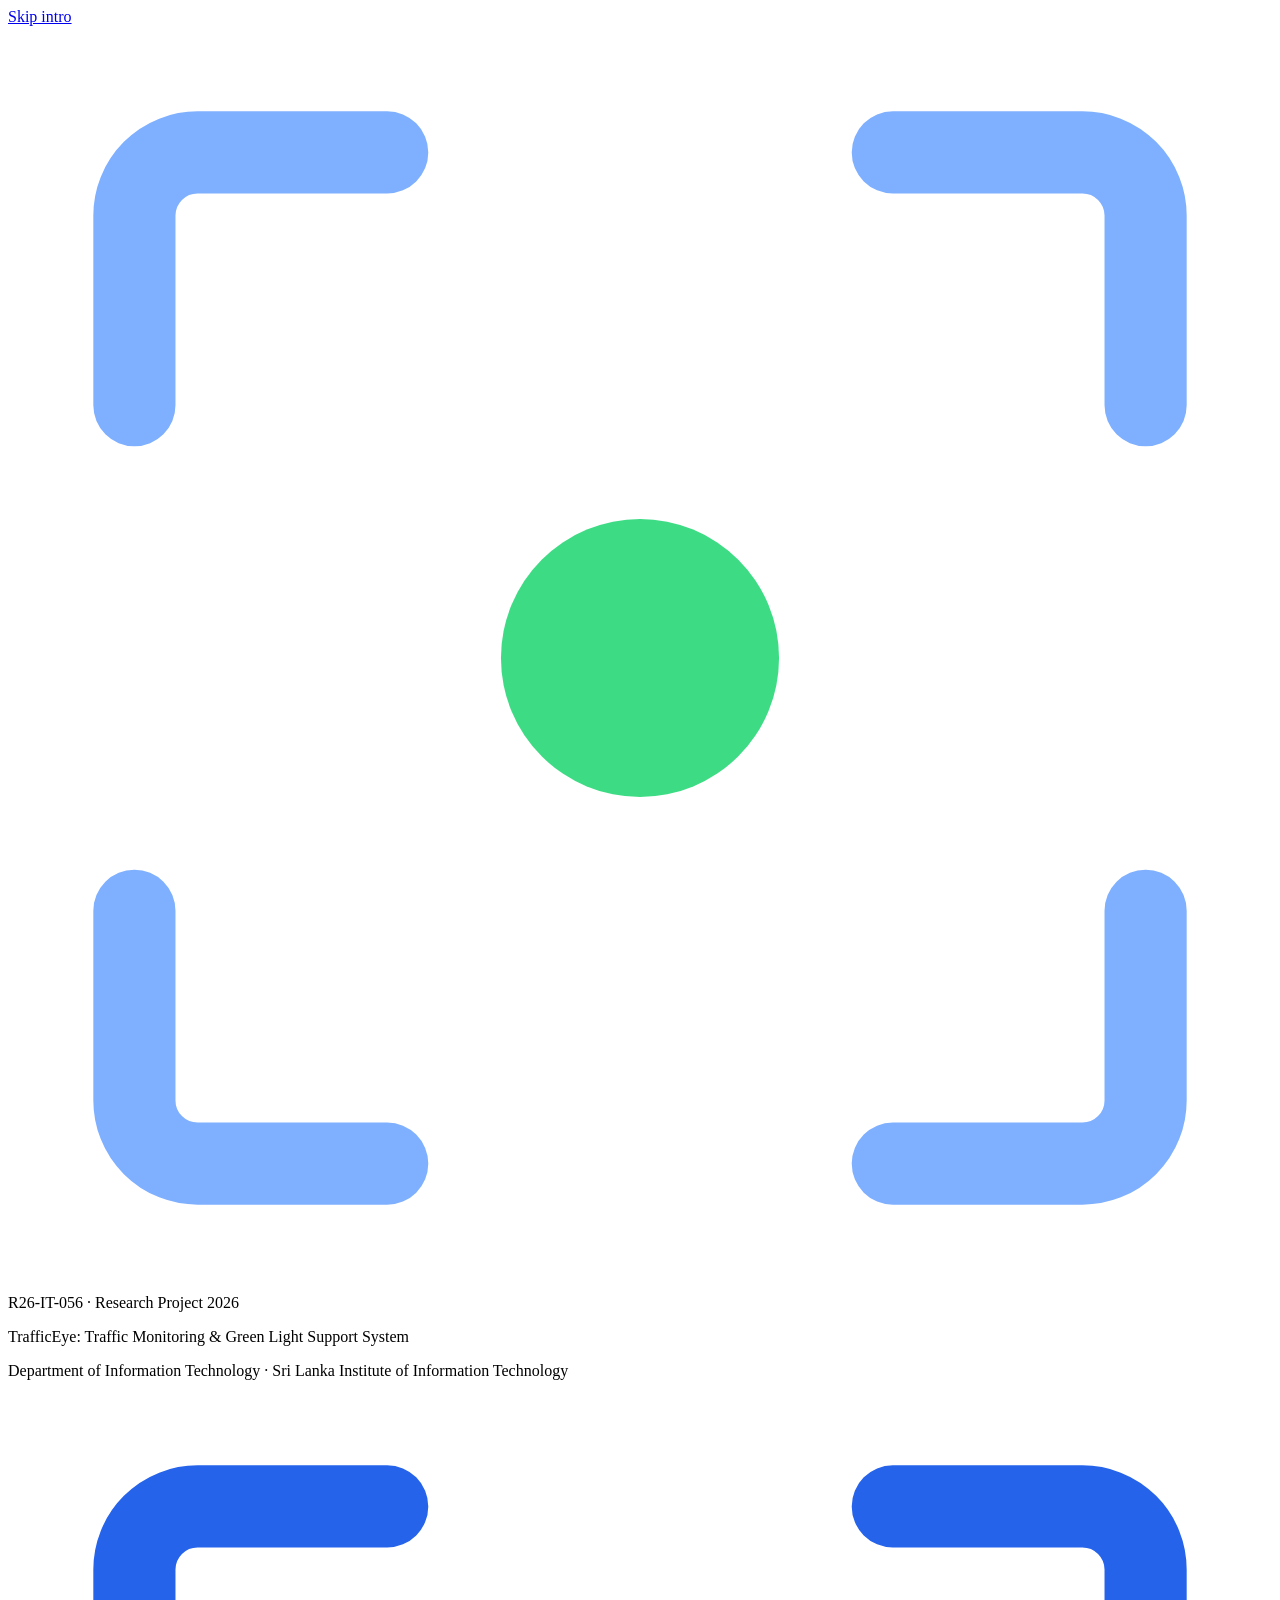
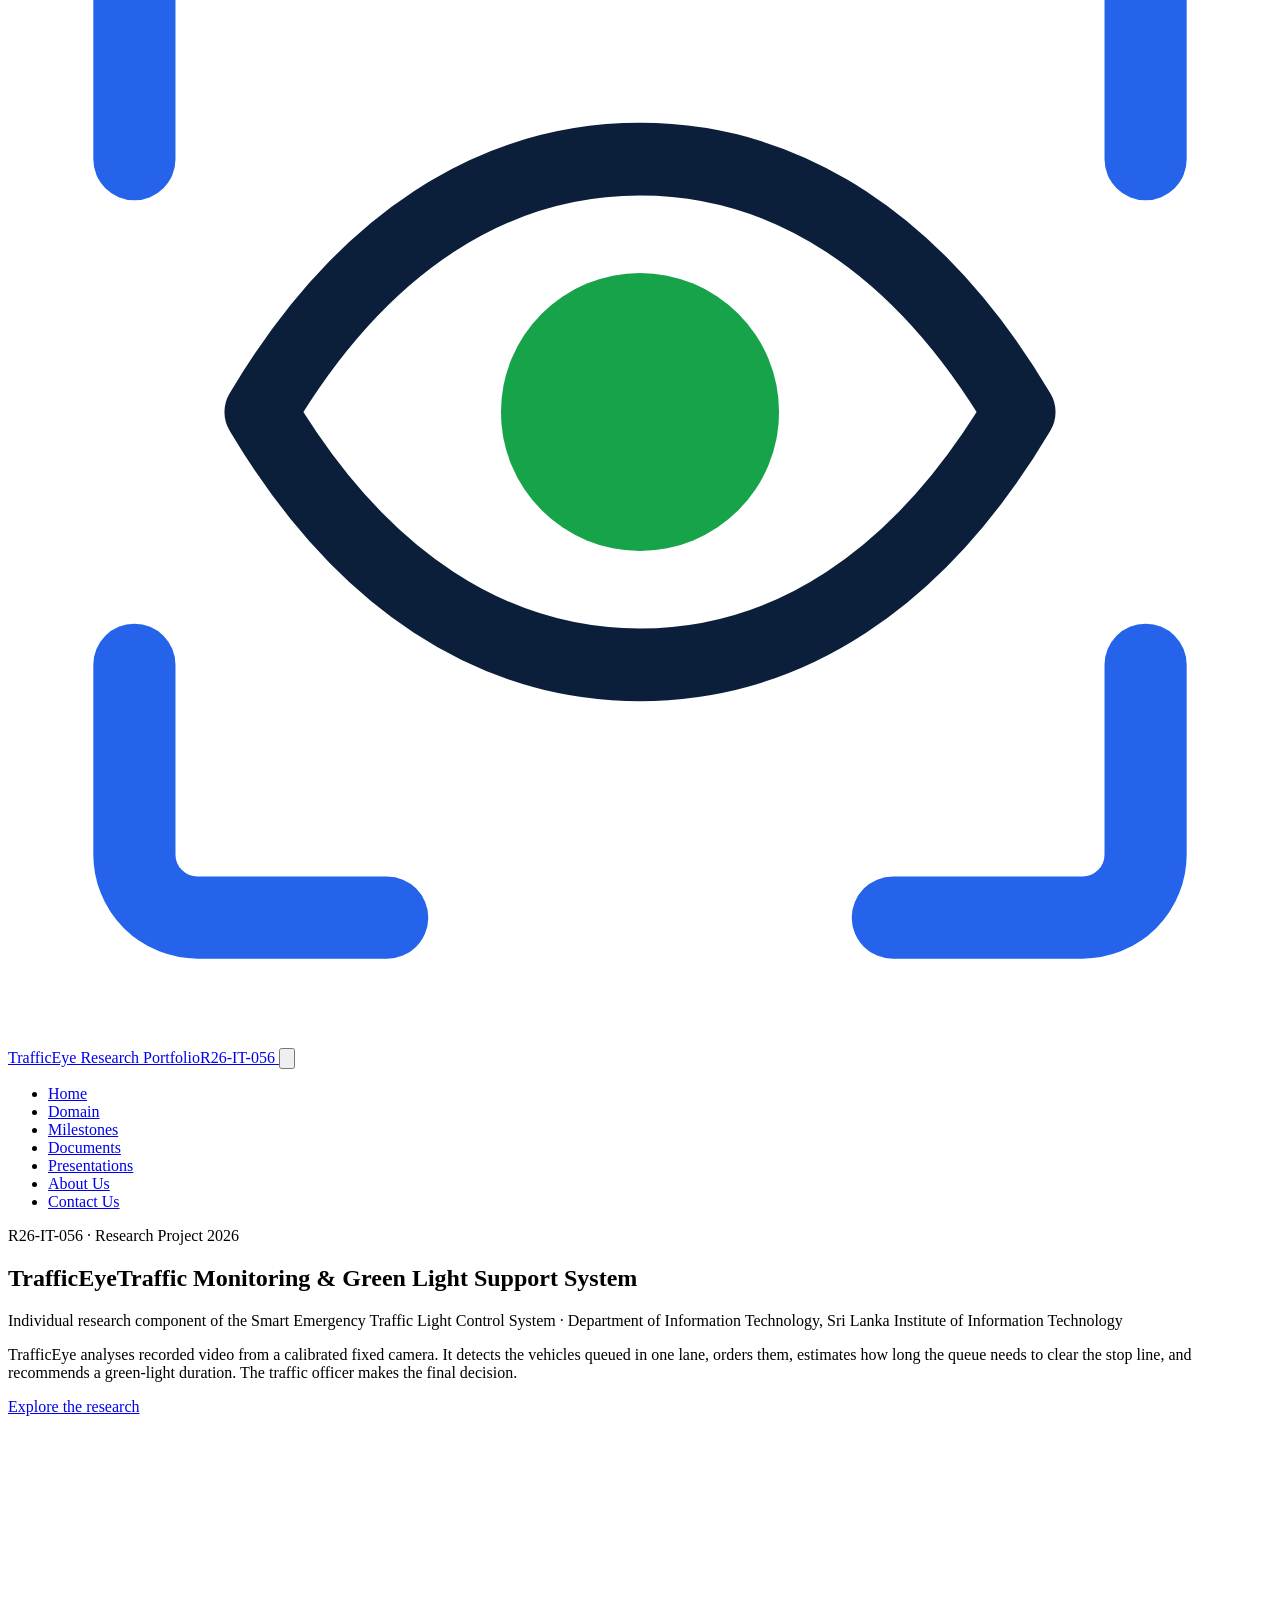
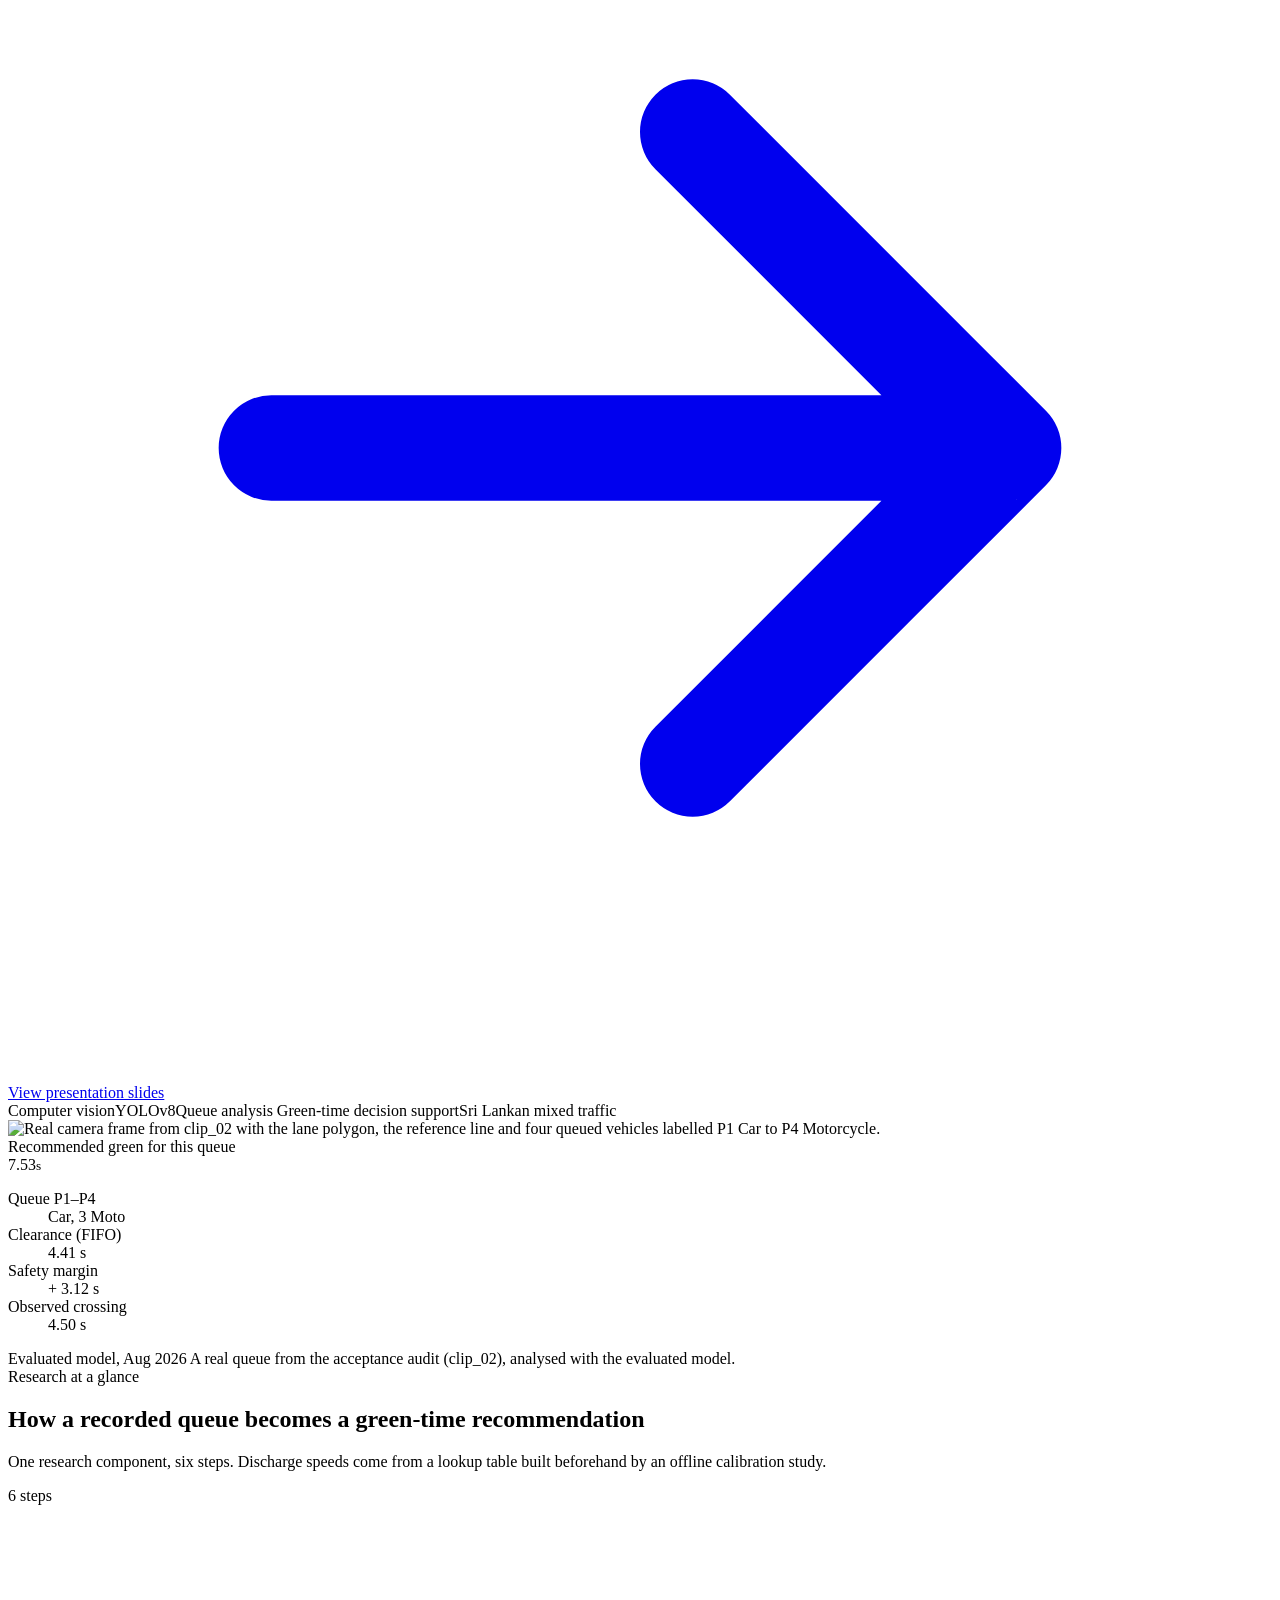
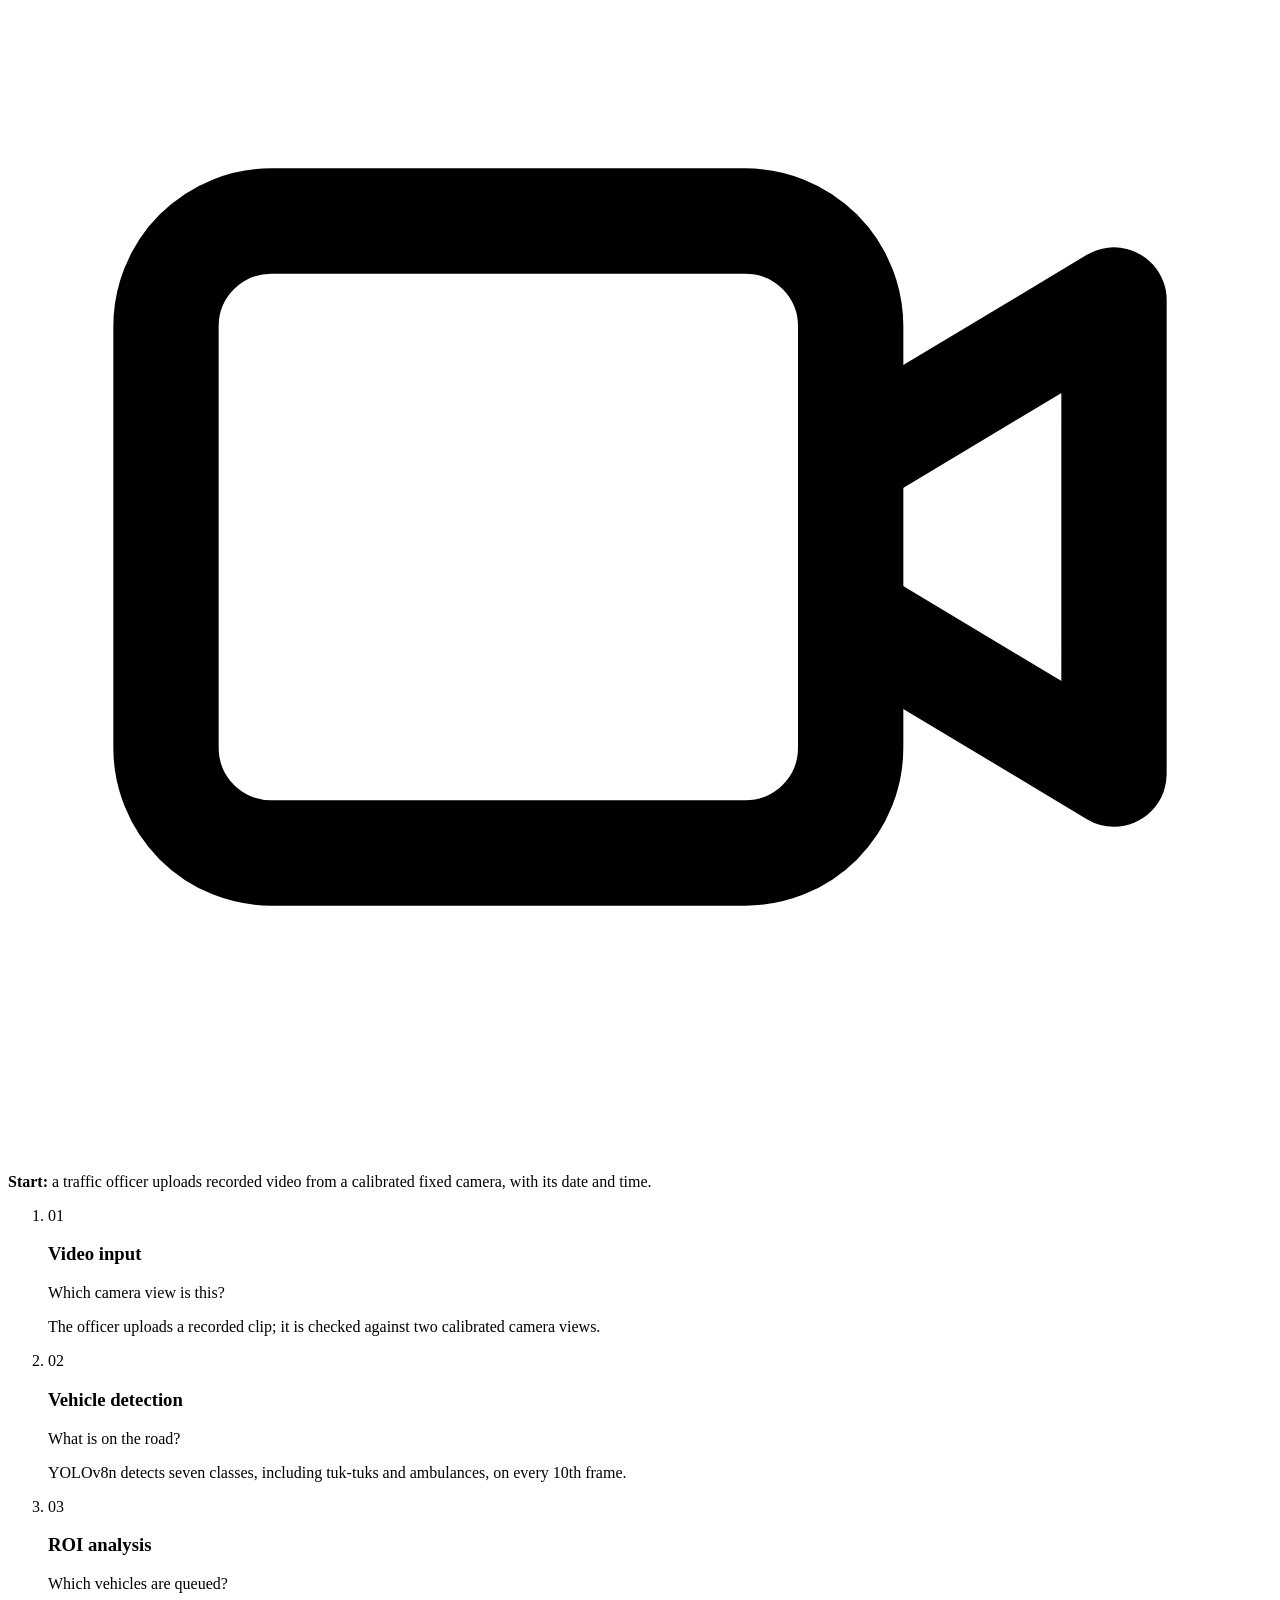
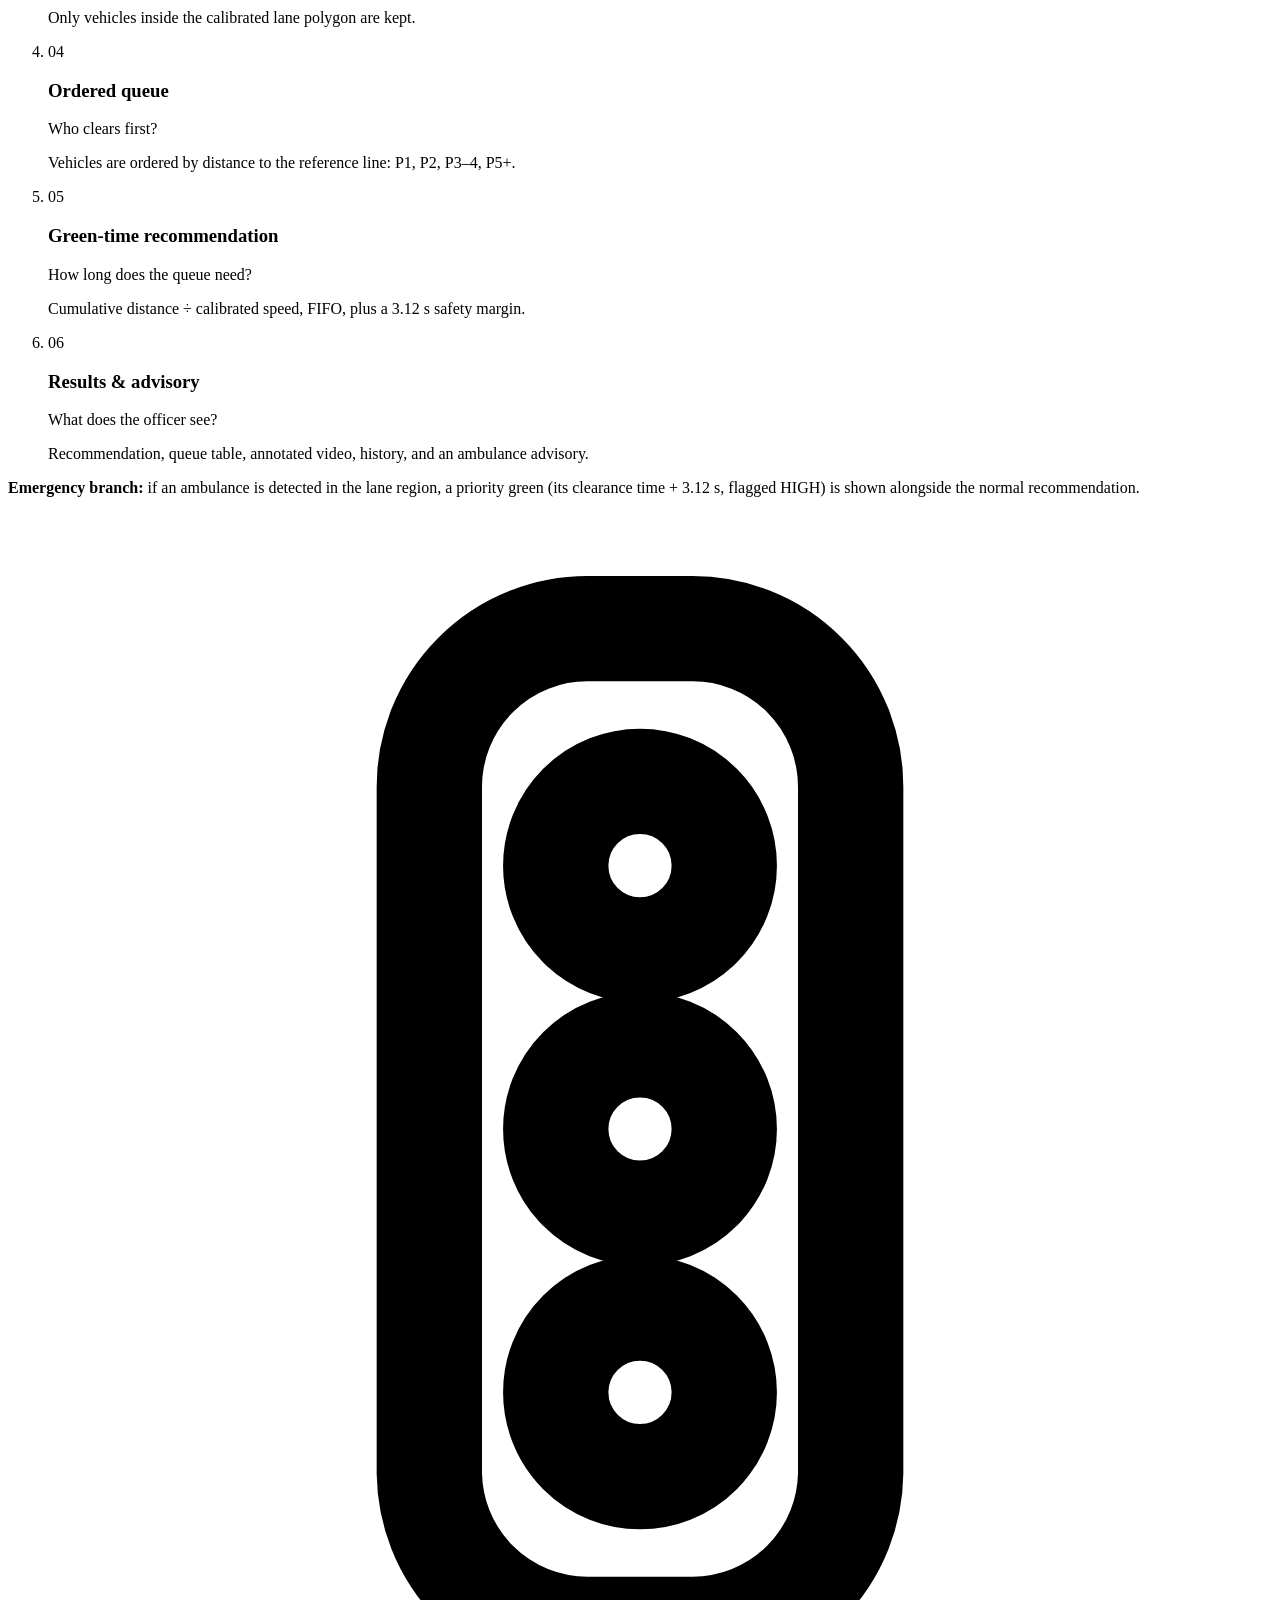
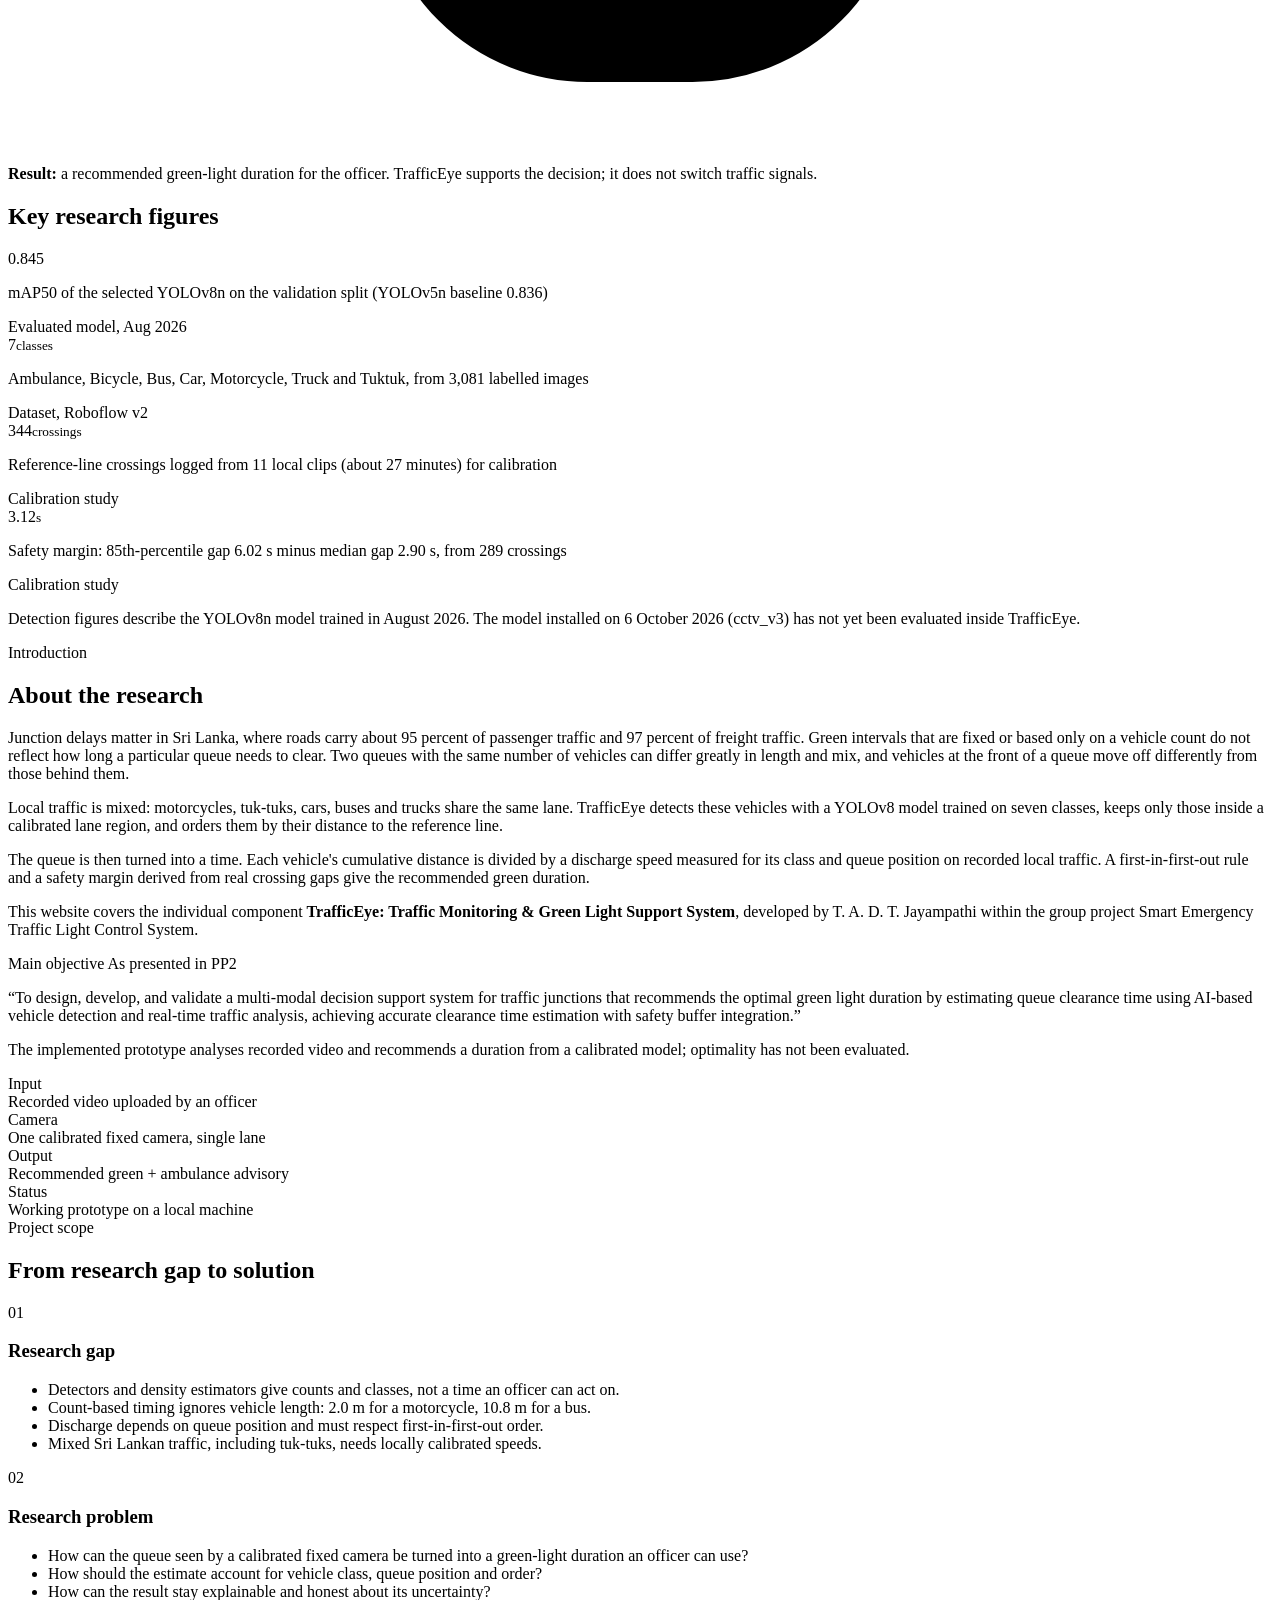
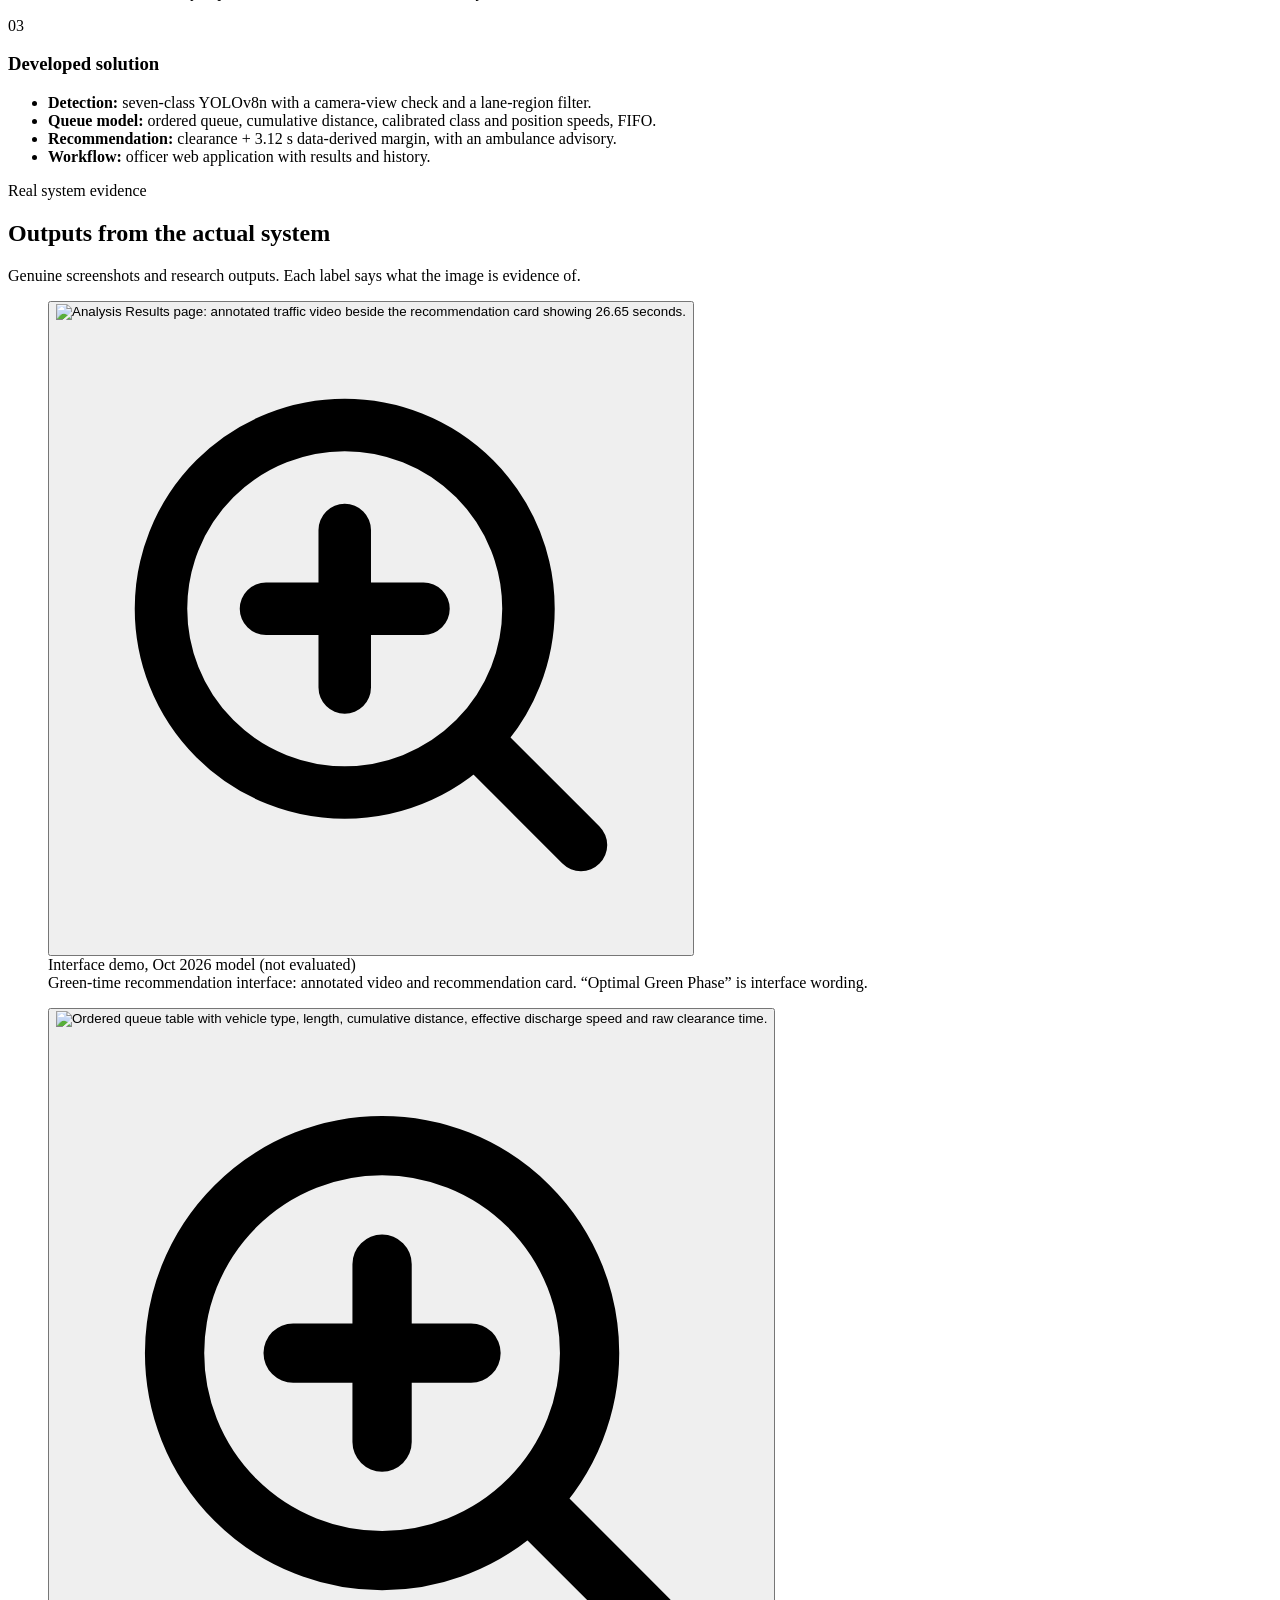
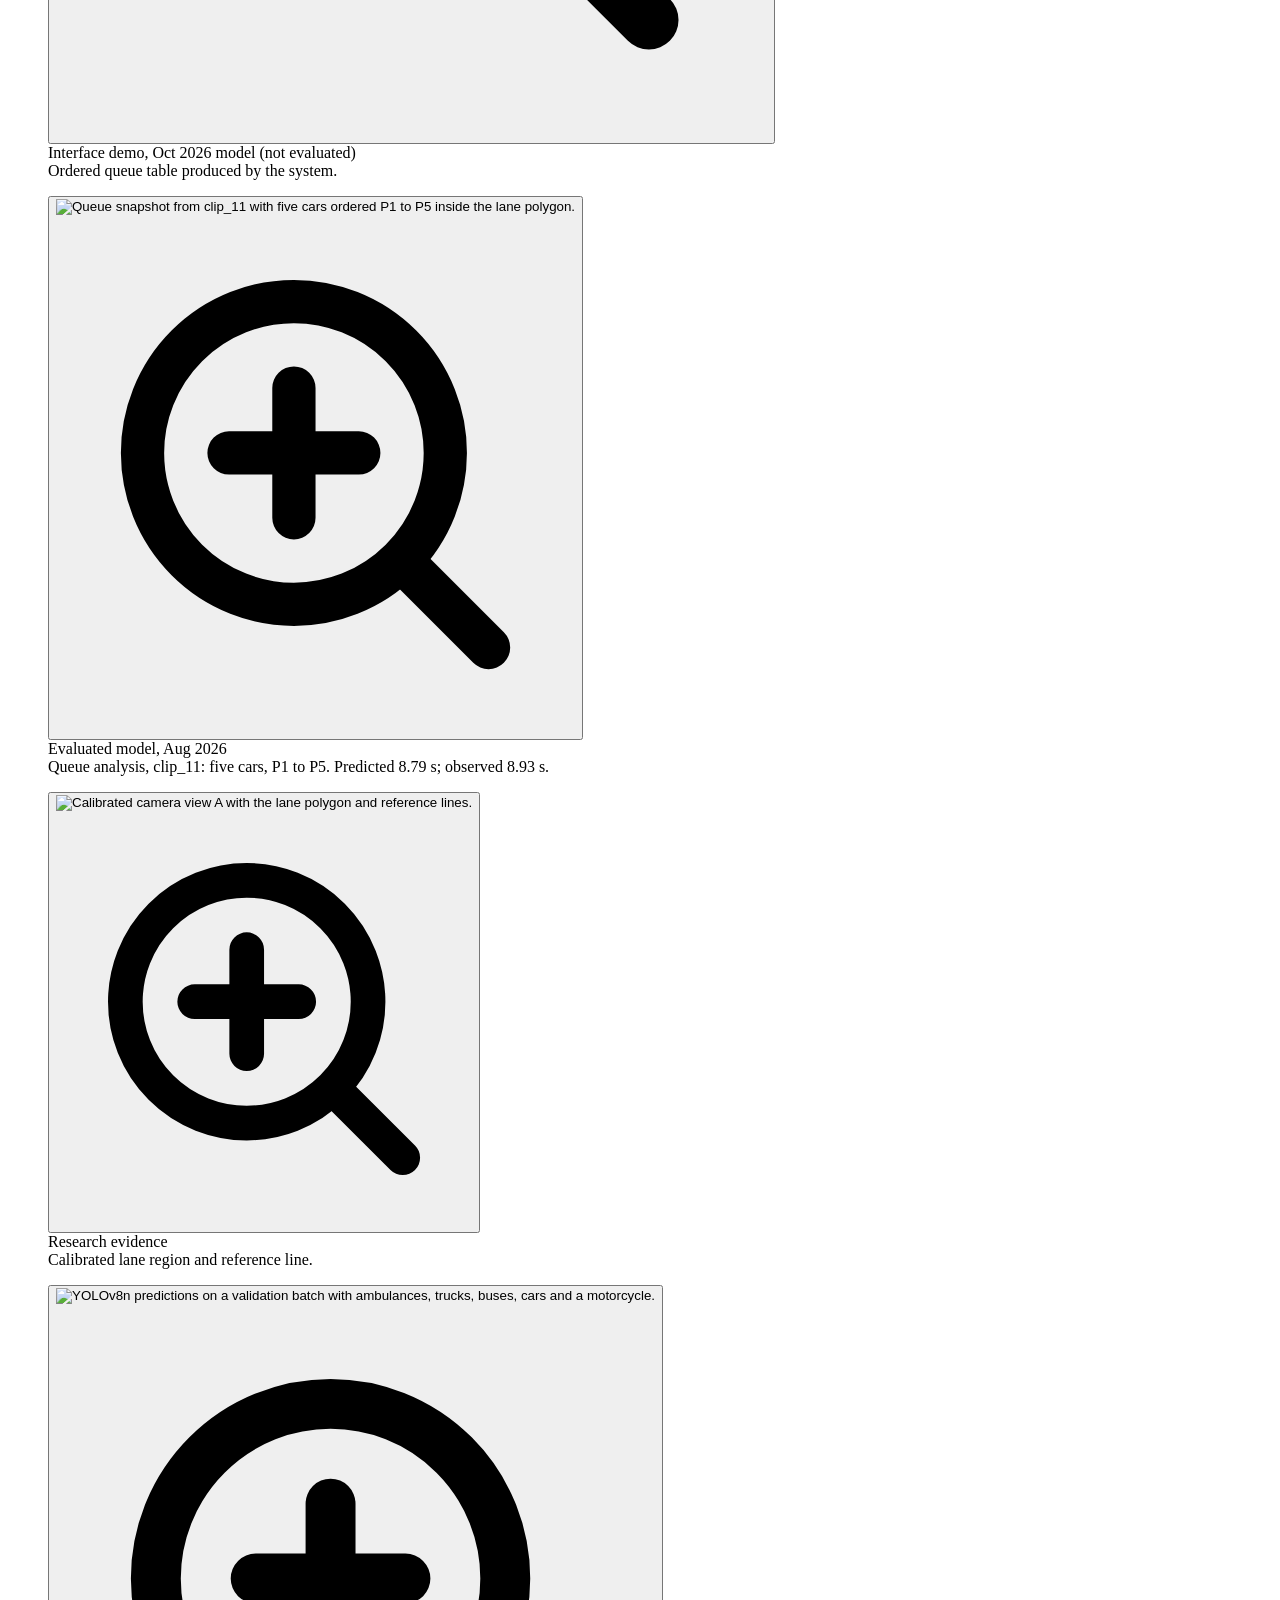
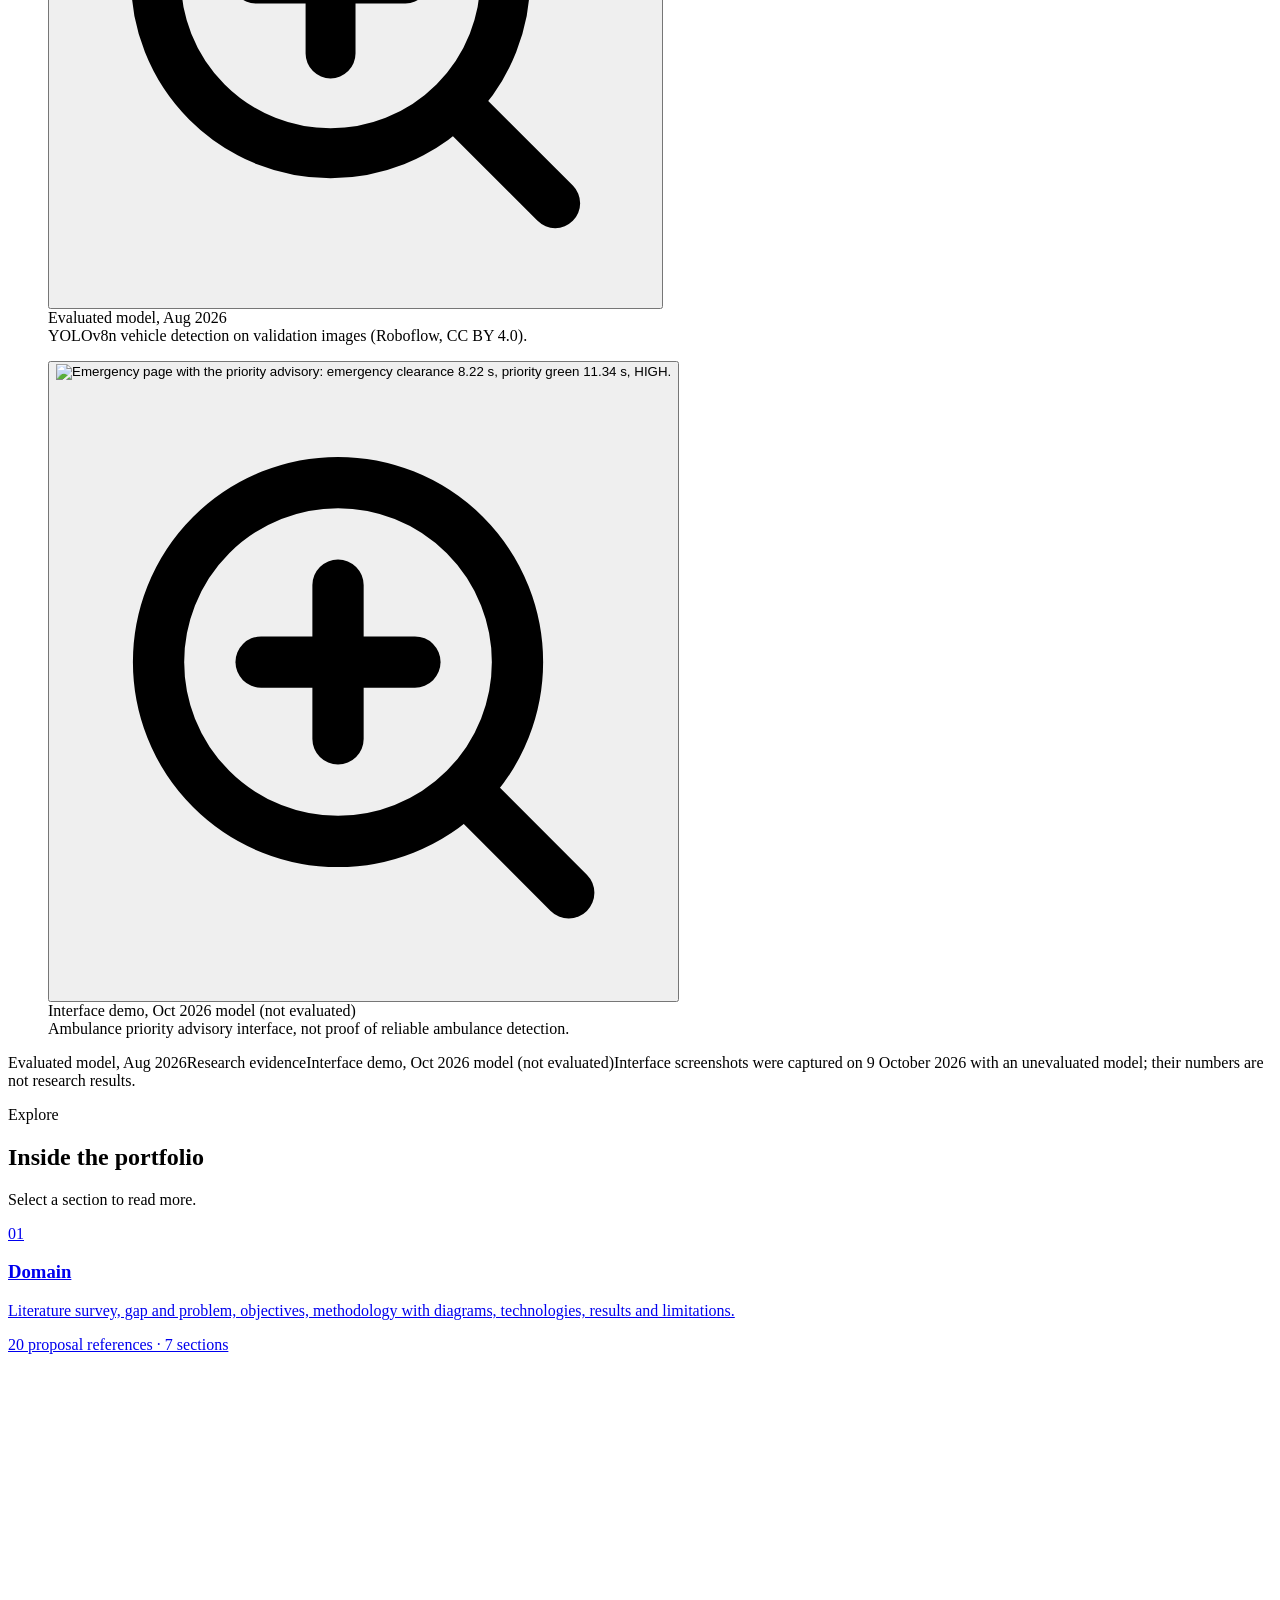
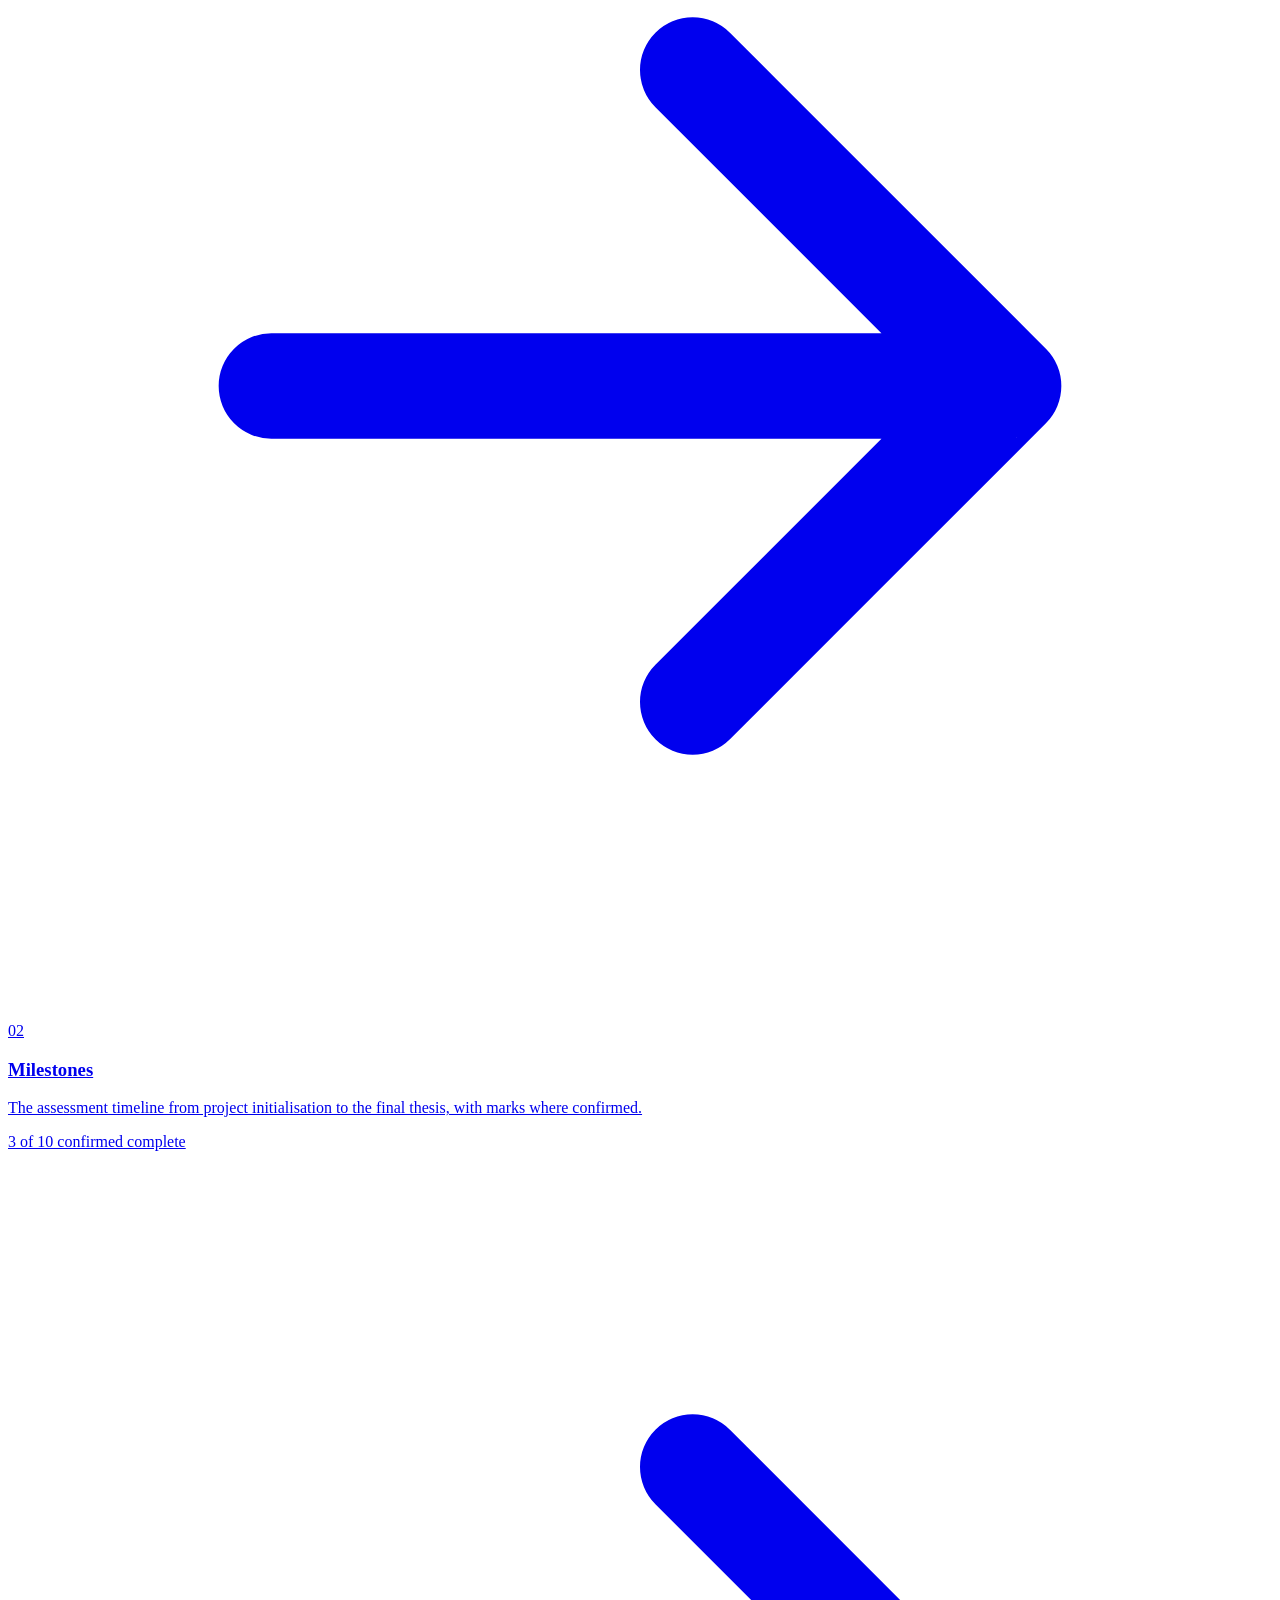
==== index.html @ 31d518a3 "Add files via upload" ====
<!DOCTYPE html>
<html lang="en" id="top">
<head>
<meta charset="utf-8">
<meta name="viewport" content="width=device-width, initial-scale=1">
<title>TrafficEye Research Portfolio · R26-IT-056</title>
<meta name="description" content="TrafficEye Research Portfolio (R26-IT-056): Traffic Monitoring &amp; Green Light Support System, an individual SLIIT research component recommending green-light durations from queues in recorded traffic video.">
<meta name="author" content="T. A. D. T. Jayampathi (IT22294234)">
<meta name="theme-color" content="#12305C">
<meta property="og:title" content="TrafficEye Research Portfolio · R26-IT-056">
<meta property="og:description" content="TrafficEye Research Portfolio (R26-IT-056): Traffic Monitoring &amp; Green Light Support System, an individual SLIIT research component recommending green-light durations from queues in recorded traffic video.">
<link rel="icon" href="assets/graphics/favicon.svg" type="image/svg+xml">
<link rel="stylesheet" href="assets/css/style.css">
<script>document.documentElement.classList.add("js");</script>
</head>
<body>
<a class="skip-link" href="#main">Skip intro</a>
<div class="intro-band">
  <div class="container intro-band__inner">
    <span class="intro-band__mark"><svg viewBox="0 0 40 40" aria-hidden="true" focusable="false"><path d="M4 12V6a2 2 0 0 1 2-2h6M28 4h6a2 2 0 0 1 2 2v6M36 28v6a2 2 0 0 1-2 2h-6M12 36H6a2 2 0 0 1-2-2v-6" fill="none" stroke="#7FB0FF" stroke-width="2.6" stroke-linecap="round"/><path d="M8 20c3.2-5.4 7.4-8 12-8s8.8 2.6 12 8c-3.2 5.4-7.4 8-12 8s-8.8-2.6-12-8z" fill="none" stroke="#FFFFFF" stroke-width="2.3" stroke-linejoin="round"/><circle cx="20" cy="20" r="4.4" fill="#3DDC84"/></svg></span>
    <div>
      <div class="intro-band__code">R26-IT-056 · Research Project 2026</div>
      <p class="intro-band__title">TrafficEye: Traffic Monitoring &amp; Green Light Support System</p>
      <div class="intro-band__dept">Department of Information Technology · Sri Lanka Institute of Information Technology</div>
    </div>
  </div>
</div>
<header class="navbar">
  <div class="container navbar__inner">
    <a class="brand" href="index.html" aria-label="TrafficEye Research Portfolio, home">
      <svg class="brand__mark" viewBox="0 0 40 40" aria-hidden="true" focusable="false"><path d="M4 12V6a2 2 0 0 1 2-2h6M28 4h6a2 2 0 0 1 2 2v6M36 28v6a2 2 0 0 1-2 2h-6M12 36H6a2 2 0 0 1-2-2v-6" fill="none" stroke="#2563EB" stroke-width="2.6" stroke-linecap="round"/><path d="M8 20c3.2-5.4 7.4-8 12-8s8.8 2.6 12 8c-3.2 5.4-7.4 8-12 8s-8.8-2.6-12-8z" fill="none" stroke="#0B1F3A" stroke-width="2.3" stroke-linejoin="round"/><circle cx="20" cy="20" r="4.4" fill="#16A34A"/></svg>
      <span class="brand__text"><span class="brand__name">TrafficEye Research Portfolio</span><span class="brand__id">R26-IT-056</span></span>
    </a>
    <button class="nav-toggle" type="button" aria-expanded="false" aria-controls="site-nav" aria-label="Open menu"><svg class="i-open" viewBox="0 0 24 24" fill="none" stroke="currentColor" stroke-width="2" stroke-linecap="round" stroke-linejoin="round" aria-hidden="true" focusable="false"><path d="M4 7h16M4 12h16M4 17h16"/></svg><svg class="i-close" viewBox="0 0 24 24" fill="none" stroke="currentColor" stroke-width="2" stroke-linecap="round" stroke-linejoin="round" aria-hidden="true" focusable="false"><path d="M6 6l12 12M18 6 6 18"/></svg></button>
    <nav class="nav" id="site-nav" aria-label="Main"><ul class="nav__list"><li><a class="nav__link" href="index.html" aria-current="page">Home</a></li><li><a class="nav__link" href="domain.html">Domain</a></li><li><a class="nav__link" href="milestones.html">Milestones</a></li><li><a class="nav__link" href="documents.html">Documents</a></li><li><a class="nav__link" href="presentations.html">Presentations</a></li><li><a class="nav__link" href="about.html">About Us</a></li><li><a class="nav__link" href="contact.html">Contact Us</a></li></ul></nav>
  </div>
</header>
<main id="main" tabindex="-1">
<section class="hero" aria-labelledby="hero-title">
  <div class="container hero__grid">
    <div>
      <span class="hero__code">R26-IT-056 · Research Project 2026</span>
      <h1 id="hero-title"><span class="hero__name">Traffic<span>Eye</span></span><span class="hero__title">Traffic Monitoring &amp; Green Light Support System</span></h1>
      <p class="hero__dept">Individual research component of the Smart Emergency Traffic Light Control System · Department of Information Technology, Sri Lanka Institute of Information Technology</p>
      <p class="hero__lede">TrafficEye analyses recorded video from a calibrated fixed camera. It detects the vehicles queued in one lane, orders them, estimates how long the queue needs to clear the stop line, and recommends a green-light duration. The traffic officer makes the final decision.</p>
      <div class="btn-row">
        <a class="btn btn--primary" href="domain.html">Explore the research <svg viewBox="0 0 24 24" fill="none" stroke="currentColor" stroke-width="2" stroke-linecap="round" stroke-linejoin="round" aria-hidden="true" focusable="false"><path d="M5 12h14M13 6l6 6-6 6"/></svg></a>
        <a class="btn btn--outline" href="presentations.html">View presentation slides</a>
      </div>
      <div class="chip-row">
        <span class="chip">Computer vision</span><span class="chip">YOLOv8</span><span class="chip">Queue analysis</span>
        <span class="chip">Green-time decision support</span><span class="chip">Sri Lankan mixed traffic</span>
      </div>
    </div>
    <div class="hero__visual">
      <figure class="hero-card" style="margin:0">
        <div class="hero-card__grid">
          <div class="hero-card__img"><img src="assets/images/methodology/queue-clip02.webp" width="576" height="1024" alt="Real camera frame from clip_02 with the lane polygon, the reference line and four queued vehicles labelled P1 Car to P4 Motorcycle." loading="eager" decoding="async"></div>
          <div>
            <div class="hero-card__label">Recommended green for this queue</div>
            <div class="hero-card__value">7.53<small>s</small></div>
            <dl>
              <div><dt>Queue P1–P4</dt><dd>Car, 3 Moto</dd></div>
              <div><dt>Clearance (FIFO)</dt><dd>4.41 s</dd></div>
              <div><dt>Safety margin</dt><dd>+ 3.12 s</dd></div>
              <div><dt>Observed crossing</dt><dd>4.50 s</dd></div>
            </dl>
          </div>
        </div>
        <figcaption class="hero-card__cap"><span class="tag tag--verified">Evaluated model, Aug 2026</span> A real queue from the acceptance audit (clip_02), analysed with the evaluated model.</figcaption>
      </figure>
    </div>
  </div>
</section>
<section class="section section--alt" aria-labelledby="glance-title">
  <div class="container">
    <div class="sec-head sec-head--row">
      <div><span class="eyebrow">Research at a glance</span><h2 id="glance-title">How a recorded queue becomes a green-time recommendation</h2>
      <p>One research component, six steps. Discharge speeds come from a lookup table built beforehand by an offline calibration study.</p></div>
      <span class="badge badge--navy">6 steps</span>
    </div>
    <div class="glance__start"><svg viewBox="0 0 24 24" fill="none" stroke="currentColor" stroke-width="2" stroke-linecap="round" stroke-linejoin="round" aria-hidden="true" focusable="false"><rect x="3" y="6" width="13" height="12" rx="2"/><path d="m16 10.5 5-3v9l-5-3"/></svg><span><strong>Start:</strong> a traffic officer uploads recorded video from a calibrated fixed camera, with its date and time.</span></div>
    <ol class="glance__steps" data-reveal><li><span class="glance__num">01</span><h3>Video input</h3><p class="glance__q">Which camera view is this?</p><p class="glance__d">The officer uploads a recorded clip; it is checked against two calibrated camera views.</p></li><li><span class="glance__num">02</span><h3>Vehicle detection</h3><p class="glance__q">What is on the road?</p><p class="glance__d">YOLOv8n detects seven classes, including tuk-tuks and ambulances, on every 10th frame.</p></li><li><span class="glance__num">03</span><h3>ROI analysis</h3><p class="glance__q">Which vehicles are queued?</p><p class="glance__d">Only vehicles inside the calibrated lane polygon are kept.</p></li><li><span class="glance__num">04</span><h3>Ordered queue</h3><p class="glance__q">Who clears first?</p><p class="glance__d">Vehicles are ordered by distance to the reference line: P1, P2, P3–4, P5+.</p></li><li><span class="glance__num">05</span><h3>Green-time recommendation</h3><p class="glance__q">How long does the queue need?</p><p class="glance__d">Cumulative distance ÷ calibrated speed, FIFO, plus a 3.12 s safety margin.</p></li><li><span class="glance__num">06</span><h3>Results &amp; advisory</h3><p class="glance__q">What does the officer see?</p><p class="glance__d">Recommendation, queue table, annotated video, history, and an ambulance advisory.</p></li></ol>
    <div class="glance__branch"><strong>Emergency branch:</strong> if an ambulance is detected in the lane region, a priority green (its clearance time + 3.12 s, flagged HIGH) is shown alongside the normal recommendation.</div>
    <div class="glance__result"><svg viewBox="0 0 24 24" fill="none" stroke="currentColor" stroke-width="2" stroke-linecap="round" stroke-linejoin="round" aria-hidden="true" focusable="false"><rect x="8" y="2.5" width="8" height="19" rx="3"/><circle cx="12" cy="7" r="1.6"/><circle cx="12" cy="12" r="1.6"/><circle cx="12" cy="17" r="1.6"/></svg><span><strong>Result:</strong> a recommended green-light duration for the officer. TrafficEye supports the decision; it does not switch traffic signals.</span></div>
  </div>
</section>
<section class="section section--tight" aria-labelledby="key-title">
  <div class="container">
    <h2 class="visually-hidden" id="key-title">Key research figures</h2>
    <div class="stats" data-reveal><div class="stat"><div class="stat__value">0.845<small></small></div><p class="stat__label">mAP50 of the selected YOLOv8n on the validation split (YOLOv5n baseline 0.836)</p><span class="tag tag--verified">Evaluated model, Aug 2026</span></div><div class="stat"><div class="stat__value">7<small>classes</small></div><p class="stat__label">Ambulance, Bicycle, Bus, Car, Motorcycle, Truck and Tuktuk, from 3,081 labelled images</p><span class="tag tag--verified">Dataset, Roboflow v2</span></div><div class="stat"><div class="stat__value">344<small>crossings</small></div><p class="stat__label">Reference-line crossings logged from 11 local clips (about 27 minutes) for calibration</p><span class="tag tag--verified">Calibration study</span></div><div class="stat"><div class="stat__value">3.12<small>s</small></div><p class="stat__label">Safety margin: 85th-percentile gap 6.02 s minus median gap 2.90 s, from 289 crossings</p><span class="tag tag--verified">Calibration study</span></div></div>
    <p class="stats-note">Detection figures describe the YOLOv8n model trained in August 2026. The model installed on 6 October 2026 (cctv_v3) has not yet been evaluated inside TrafficEye.</p>
  </div>
</section>
<section class="section" aria-labelledby="intro-title">
  <div class="container intro-grid">
    <div>
      <span class="eyebrow">Introduction</span>
      <h2 id="intro-title">About the research</h2>
      <div class="prose">
        <p>Junction delays matter in Sri Lanka, where roads carry about 95 percent of passenger traffic and 97 percent of freight traffic. Green intervals that are fixed or based only on a vehicle count do not reflect how long a particular queue needs to clear. Two queues with the same number of vehicles can differ greatly in length and mix, and vehicles at the front of a queue move off differently from those behind them.</p>
        <p>Local traffic is mixed: motorcycles, tuk-tuks, cars, buses and trucks share the same lane. TrafficEye detects these vehicles with a YOLOv8 model trained on seven classes, keeps only those inside a calibrated lane region, and orders them by their distance to the reference line.</p>
        <p>The queue is then turned into a time. Each vehicle's cumulative distance is divided by a discharge speed measured for its class and queue position on recorded local traffic. A first-in-first-out rule and a safety margin derived from real crossing gaps give the recommended green duration.</p>
        <p>This website covers the individual component <strong>TrafficEye: Traffic Monitoring &amp; Green Light Support System</strong>, developed by T. A. D. T. Jayampathi within the group project Smart Emergency Traffic Light Control System.</p>
      </div>
    </div>
    <div>
      <div class="objective-box">
        <div class="objective-box__label">Main objective <span class="tag tag--plan">As presented in PP2</span></div>
        <p>“To design, develop, and validate a multi-modal decision support system for traffic junctions that recommends the optimal green light duration by estimating queue clearance time using AI-based vehicle detection and real-time traffic analysis, achieving accurate clearance time estimation with safety buffer integration.”</p>
        <p class="note-line">The implemented prototype analyses recorded video and recommends a duration from a calibrated model; optimality has not been evaluated.</p>
      </div>
      <div class="tiles">
        <div class="tile"><div class="tile__k">Input</div><div class="tile__v">Recorded video uploaded by an officer</div></div>
        <div class="tile"><div class="tile__k">Camera</div><div class="tile__v">One calibrated fixed camera, single lane</div></div>
        <div class="tile"><div class="tile__k">Output</div><div class="tile__v">Recommended green + ambulance advisory</div></div>
        <div class="tile"><div class="tile__k">Status</div><div class="tile__v">Working prototype on a local machine</div></div>
      </div>
    </div>
  </div>
</section>
<section class="section section--alt" aria-labelledby="scope-title">
  <div class="container">
    <div class="sec-head"><span class="eyebrow">Project scope</span><h2 id="scope-title">From research gap to solution</h2></div>
    <div class="num-cards" data-reveal>
      <article class="num-card num-card--accent"><div class="num-card__n">01</div><h3>Research gap</h3>
        <ul><li>Detectors and density estimators give counts and classes, not a time an officer can act on.</li>
        <li>Count-based timing ignores vehicle length: 2.0 m for a motorcycle, 10.8 m for a bus.</li>
        <li>Discharge depends on queue position and must respect first-in-first-out order.</li>
        <li>Mixed Sri Lankan traffic, including tuk-tuks, needs locally calibrated speeds.</li></ul></article>
      <article class="num-card num-card--accent"><div class="num-card__n">02</div><h3>Research problem</h3>
        <ul><li>How can the queue seen by a calibrated fixed camera be turned into a green-light duration an officer can use?</li>
        <li>How should the estimate account for vehicle class, queue position and order?</li>
        <li>How can the result stay explainable and honest about its uncertainty?</li></ul></article>
      <article class="num-card num-card--accent"><div class="num-card__n">03</div><h3>Developed solution</h3>
        <ul><li><strong>Detection:</strong> seven-class YOLOv8n with a camera-view check and a lane-region filter.</li>
        <li><strong>Queue model:</strong> ordered queue, cumulative distance, calibrated class and position speeds, FIFO.</li>
        <li><strong>Recommendation:</strong> clearance + 3.12 s data-derived margin, with an ambulance advisory.</li>
        <li><strong>Workflow:</strong> officer web application with results and history.</li></ul></article>
    </div>
  </div>
</section>
<section class="section" aria-labelledby="evidence-title">
  <div class="container">
    <div class="sec-head"><span class="eyebrow">Real system evidence</span><h2 id="evidence-title">Outputs from the actual system</h2>
      <p>Genuine screenshots and research outputs. Each label says what the image is evidence of.</p></div>
    <div class="gallery gallery--uniform">
      <figure class="figure "><button type="button" class="zoomable" data-group="home" data-caption="Green-time recommendation interface: annotated video and recommendation card. “Optimal Green Phase” is interface wording." aria-label="Enlarge image: Analysis Results page: annotated traffic video beside the recommendation card showing 26.65 seconds."><span class="figure__frame "><img src="assets/images/dashboard/ui-recommendation.webp" alt="Analysis Results page: annotated traffic video beside the recommendation card showing 26.65 seconds." width="1400" height="591" loading="lazy" decoding="async"><span class="zoom-hint"><svg viewBox="0 0 24 24" fill="none" stroke="currentColor" stroke-width="2" stroke-linecap="round" stroke-linejoin="round" aria-hidden="true" focusable="false"><circle cx="11" cy="11" r="7"/><path d="m20 20-4-4M11 8v6M8 11h6"/></svg></span></span></button><figcaption class="figure__cap"><span class="tag tag--demo">Interface demo, Oct 2026 model (not evaluated)</span><br>Green-time recommendation interface: annotated video and recommendation card. “Optimal Green Phase” is interface wording.</figcaption></figure>
      <figure class="figure "><button type="button" class="zoomable" data-group="home" data-caption="Ordered queue table produced by the system." aria-label="Enlarge image: Ordered queue table with vehicle type, length, cumulative distance, effective discharge speed and raw clearance time."><span class="figure__frame "><img src="assets/images/dashboard/ui-queue-table.webp" alt="Ordered queue table with vehicle type, length, cumulative distance, effective discharge speed and raw clearance time." width="1100" height="720" loading="lazy" decoding="async"><span class="zoom-hint"><svg viewBox="0 0 24 24" fill="none" stroke="currentColor" stroke-width="2" stroke-linecap="round" stroke-linejoin="round" aria-hidden="true" focusable="false"><circle cx="11" cy="11" r="7"/><path d="m20 20-4-4M11 8v6M8 11h6"/></svg></span></span></button><figcaption class="figure__cap"><span class="tag tag--demo">Interface demo, Oct 2026 model (not evaluated)</span><br>Ordered queue table produced by the system.</figcaption></figure>
      <figure class="figure "><button type="button" class="zoomable" data-group="home" data-caption="Queue analysis, clip_11: five cars, P1 to P5. Predicted 8.79 s; observed 8.93 s." aria-label="Enlarge image: Queue snapshot from clip_11 with five cars ordered P1 to P5 inside the lane polygon."><span class="figure__frame "><img src="assets/images/methodology/queue-clip11.webp" alt="Queue snapshot from clip_11 with five cars ordered P1 to P5 inside the lane polygon." width="576" height="1024" loading="lazy" decoding="async"><span class="zoom-hint"><svg viewBox="0 0 24 24" fill="none" stroke="currentColor" stroke-width="2" stroke-linecap="round" stroke-linejoin="round" aria-hidden="true" focusable="false"><circle cx="11" cy="11" r="7"/><path d="m20 20-4-4M11 8v6M8 11h6"/></svg></span></span></button><figcaption class="figure__cap"><span class="tag tag--verified">Evaluated model, Aug 2026</span><br>Queue analysis, clip_11: five cars, P1 to P5. Predicted 8.79 s; observed 8.93 s.</figcaption></figure>
      <figure class="figure "><button type="button" class="zoomable" data-group="home" data-caption="Calibrated lane region and reference line." aria-label="Enlarge image: Calibrated camera view A with the lane polygon and reference lines."><span class="figure__frame "><img src="assets/images/methodology/roi-profile-a.webp" alt="Calibrated camera view A with the lane polygon and reference lines." width="576" height="1024" loading="lazy" decoding="async"><span class="zoom-hint"><svg viewBox="0 0 24 24" fill="none" stroke="currentColor" stroke-width="2" stroke-linecap="round" stroke-linejoin="round" aria-hidden="true" focusable="false"><circle cx="11" cy="11" r="7"/><path d="m20 20-4-4M11 8v6M8 11h6"/></svg></span></span></button><figcaption class="figure__cap"><span class="tag tag--verified">Research evidence</span><br>Calibrated lane region and reference line.</figcaption></figure>
      <figure class="figure "><button type="button" class="zoomable" data-group="home" data-caption="YOLOv8n vehicle detection on validation images (Roboflow, CC BY 4.0)." aria-label="Enlarge image: YOLOv8n predictions on a validation batch with ambulances, trucks, buses, cars and a motorcycle."><span class="figure__frame "><img src="assets/images/detection/det-predictions.webp" alt="YOLOv8n predictions on a validation batch with ambulances, trucks, buses, cars and a motorcycle." width="1600" height="917" loading="lazy" decoding="async"><span class="zoom-hint"><svg viewBox="0 0 24 24" fill="none" stroke="currentColor" stroke-width="2" stroke-linecap="round" stroke-linejoin="round" aria-hidden="true" focusable="false"><circle cx="11" cy="11" r="7"/><path d="m20 20-4-4M11 8v6M8 11h6"/></svg></span></span></button><figcaption class="figure__cap"><span class="tag tag--verified">Evaluated model, Aug 2026</span><br>YOLOv8n vehicle detection on validation images (Roboflow, CC BY 4.0).</figcaption></figure>
      <figure class="figure "><button type="button" class="zoomable" data-group="home" data-caption="Ambulance priority advisory interface, not proof of reliable ambulance detection." aria-label="Enlarge image: Emergency page with the priority advisory: emergency clearance 8.22 s, priority green 11.34 s, HIGH."><span class="figure__frame "><img src="assets/images/dashboard/ui-emergency.webp" alt="Emergency page with the priority advisory: emergency clearance 8.22 s, priority green 11.34 s, HIGH." width="1400" height="1069" loading="lazy" decoding="async"><span class="zoom-hint"><svg viewBox="0 0 24 24" fill="none" stroke="currentColor" stroke-width="2" stroke-linecap="round" stroke-linejoin="round" aria-hidden="true" focusable="false"><circle cx="11" cy="11" r="7"/><path d="m20 20-4-4M11 8v6M8 11h6"/></svg></span></span></button><figcaption class="figure__cap"><span class="tag tag--demo">Interface demo, Oct 2026 model (not evaluated)</span><br>Ambulance priority advisory interface, not proof of reliable ambulance detection.</figcaption></figure>
    </div>
    <p class="evidence-note"><span class="tag tag--verified">Evaluated model, Aug 2026</span><span class="tag tag--verified">Research evidence</span><span class="tag tag--demo">Interface demo, Oct 2026 model (not evaluated)</span><span>Interface screenshots were captured on 9 October 2026 with an unevaluated model; their numbers are not research results.</span></p>
  </div>
</section>
<section class="section section--alt" aria-labelledby="portfolio-title">
  <div class="container">
    <div class="sec-head"><span class="eyebrow">Explore</span><h2 id="portfolio-title">Inside the portfolio</h2><p>Select a section to read more.</p></div>
    <div class="num-cards" data-reveal><a class="num-card" href="domain.html"><div class="num-card__n">01</div><h3>Domain</h3><p>Literature survey, gap and problem, objectives, methodology with diagrams, technologies, results and limitations.</p><div class="num-card__meta"><span class="num-card__fact">20 proposal references · 7 sections</span><svg viewBox="0 0 24 24" fill="none" stroke="currentColor" stroke-width="2" stroke-linecap="round" stroke-linejoin="round" aria-hidden="true" focusable="false"><path d="M5 12h14M13 6l6 6-6 6"/></svg></div></a><a class="num-card" href="milestones.html"><div class="num-card__n">02</div><h3>Milestones</h3><p>The assessment timeline from project initialisation to the final thesis, with marks where confirmed.</p><div class="num-card__meta"><span class="num-card__fact">3 of 10 confirmed complete</span><svg viewBox="0 0 24 24" fill="none" stroke="currentColor" stroke-width="2" stroke-linecap="round" stroke-linejoin="round" aria-hidden="true" focusable="false"><path d="M5 12h14M13 6l6 6-6 6"/></svg></div></a><a class="num-card" href="documents.html"><div class="num-card__n">03</div><h3>Documents</h3><p>The research proposal report and the status of every other project document.</p><div class="num-card__meta"><span class="num-card__fact">1 of 6 available</span><svg viewBox="0 0 24 24" fill="none" stroke="currentColor" stroke-width="2" stroke-linecap="round" stroke-linejoin="round" aria-hidden="true" focusable="false"><path d="M5 12h14M13 6l6 6-6 6"/></svg></div></a><a class="num-card" href="presentations.html"><div class="num-card__n">04</div><h3>Presentations</h3><p>Viewing copies of Progress Presentations 1 and 2, including the final presented direction.</p><div class="num-card__meta"><span class="num-card__fact">2 of 4 available</span><svg viewBox="0 0 24 24" fill="none" stroke="currentColor" stroke-width="2" stroke-linecap="round" stroke-linejoin="round" aria-hidden="true" focusable="false"><path d="M5 12h14M13 6l6 6-6 6"/></svg></div></a><a class="num-card" href="about.html"><div class="num-card__n">05</div><h3>About Us</h3><p>The individual researcher, the supervisor and the co-supervisor.</p><div class="num-card__meta"><span class="num-card__fact">1 researcher · 2 supervisors</span><svg viewBox="0 0 24 24" fill="none" stroke="currentColor" stroke-width="2" stroke-linecap="round" stroke-linejoin="round" aria-hidden="true" focusable="false"><path d="M5 12h14M13 6l6 6-6 6"/></svg></div></a><a class="num-card" href="contact.html"><div class="num-card__n">06</div><h3>Contact Us</h3><p>University location, contact details and a general email template.</p><div class="num-card__meta"><span class="num-card__fact">SLIIT, Malabe</span><svg viewBox="0 0 24 24" fill="none" stroke="currentColor" stroke-width="2" stroke-linecap="round" stroke-linejoin="round" aria-hidden="true" focusable="false"><path d="M5 12h14M13 6l6 6-6 6"/></svg></div></a></div>
  </div>
</section>
<section class="section section--tight">
  <div class="container">
    <div class="cta"><div><h2>Questions about TrafficEye?</h2><p>For questions about the methodology, the results or the documents, see the contact details and email template.</p></div>
    <a class="btn btn--white" href="contact.html">Contact us <svg viewBox="0 0 24 24" fill="none" stroke="currentColor" stroke-width="2" stroke-linecap="round" stroke-linejoin="round" aria-hidden="true" focusable="false"><path d="M5 12h14M13 6l6 6-6 6"/></svg></a></div>
  </div>
</section>
</main>
<footer class="footer">
  <div class="container">
    <div class="footer__grid">
      <div>
        <div class="footer__brand"><svg viewBox="0 0 40 40" aria-hidden="true" focusable="false"><path d="M4 12V6a2 2 0 0 1 2-2h6M28 4h6a2 2 0 0 1 2 2v6M36 28v6a2 2 0 0 1-2 2h-6M12 36H6a2 2 0 0 1-2-2v-6" fill="none" stroke="#7FB0FF" stroke-width="2.6" stroke-linecap="round"/><path d="M8 20c3.2-5.4 7.4-8 12-8s8.8 2.6 12 8c-3.2 5.4-7.4 8-12 8s-8.8-2.6-12-8z" fill="none" stroke="#FFFFFF" stroke-width="2.3" stroke-linejoin="round"/><circle cx="20" cy="20" r="4.4" fill="#3DDC84"/></svg><span>TrafficEye Research Portfolio</span></div>
        <p>Traffic Monitoring &amp; Green Light Support System</p>
        <p>Individual research component of the Smart Emergency Traffic Light Control System</p>
        <p>Department of Information Technology, Sri Lanka Institute of Information Technology</p>
      </div>
      <div>
        <h2>Explore</h2>
        <ul><li><a href="index.html">Home</a></li><li><a href="domain.html">Domain</a></li><li><a href="milestones.html">Milestones</a></li><li><a href="documents.html">Documents</a></li><li><a href="presentations.html">Presentations</a></li><li><a href="about.html">About Us</a></li><li><a href="contact.html">Contact Us</a></li></ul>
      </div>
      <div>
        <h2>Get in touch</h2>
        <dl>
          <dt>Researcher</dt><dd>T. A. D. T. Jayampathi (IT22294234)</dd>
          <dt>Email</dt><dd><span class="tbc">Email to be added</span></dd>
          <dt>Address</dt><dd>SLIIT, New Kandy Road, Malabe 10115, Sri Lanka</dd>
          <dt>Project</dt><dd>R26-IT-056 · 2026</dd>
        </dl>
      </div>
    </div>
    <div class="footer__base">
      <span>© 2026 R26-IT-056 · TrafficEye Research Portfolio · Sri Lanka Institute of Information Technology</span>
      <a class="to-top" href="#top">Back to top <svg viewBox="0 0 24 24" fill="none" stroke="currentColor" stroke-width="2" stroke-linecap="round" stroke-linejoin="round" aria-hidden="true" focusable="false"><path d="M12 19V5M6 11l6-6 6 6"/></svg></a>
    </div>
  </div>
</footer>
<button class="back-top" type="button" aria-label="Back to top"><svg viewBox="0 0 24 24" fill="none" stroke="currentColor" stroke-width="2" stroke-linecap="round" stroke-linejoin="round" aria-hidden="true" focusable="false"><path d="M12 19V5M6 11l6-6 6 6"/></svg></button>
<script src="assets/js/main.js" defer></script>
</body>
</html>
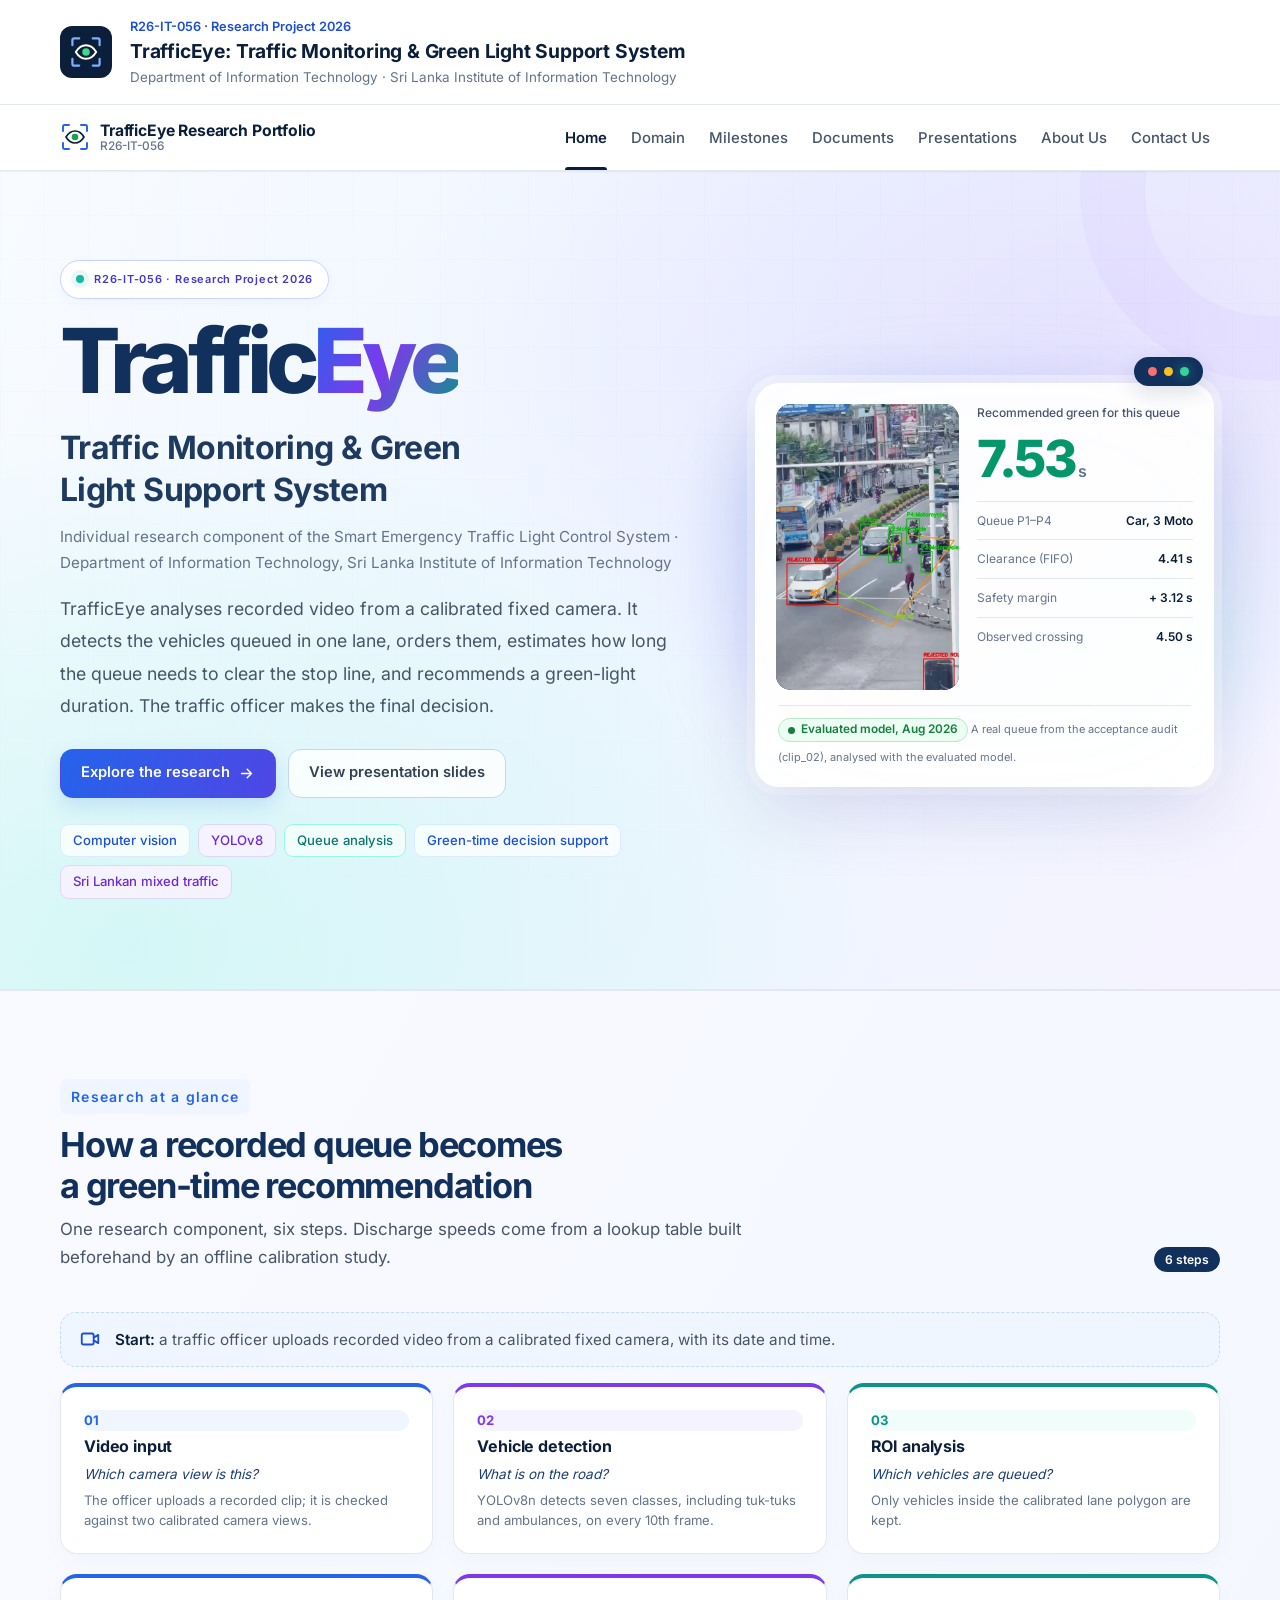
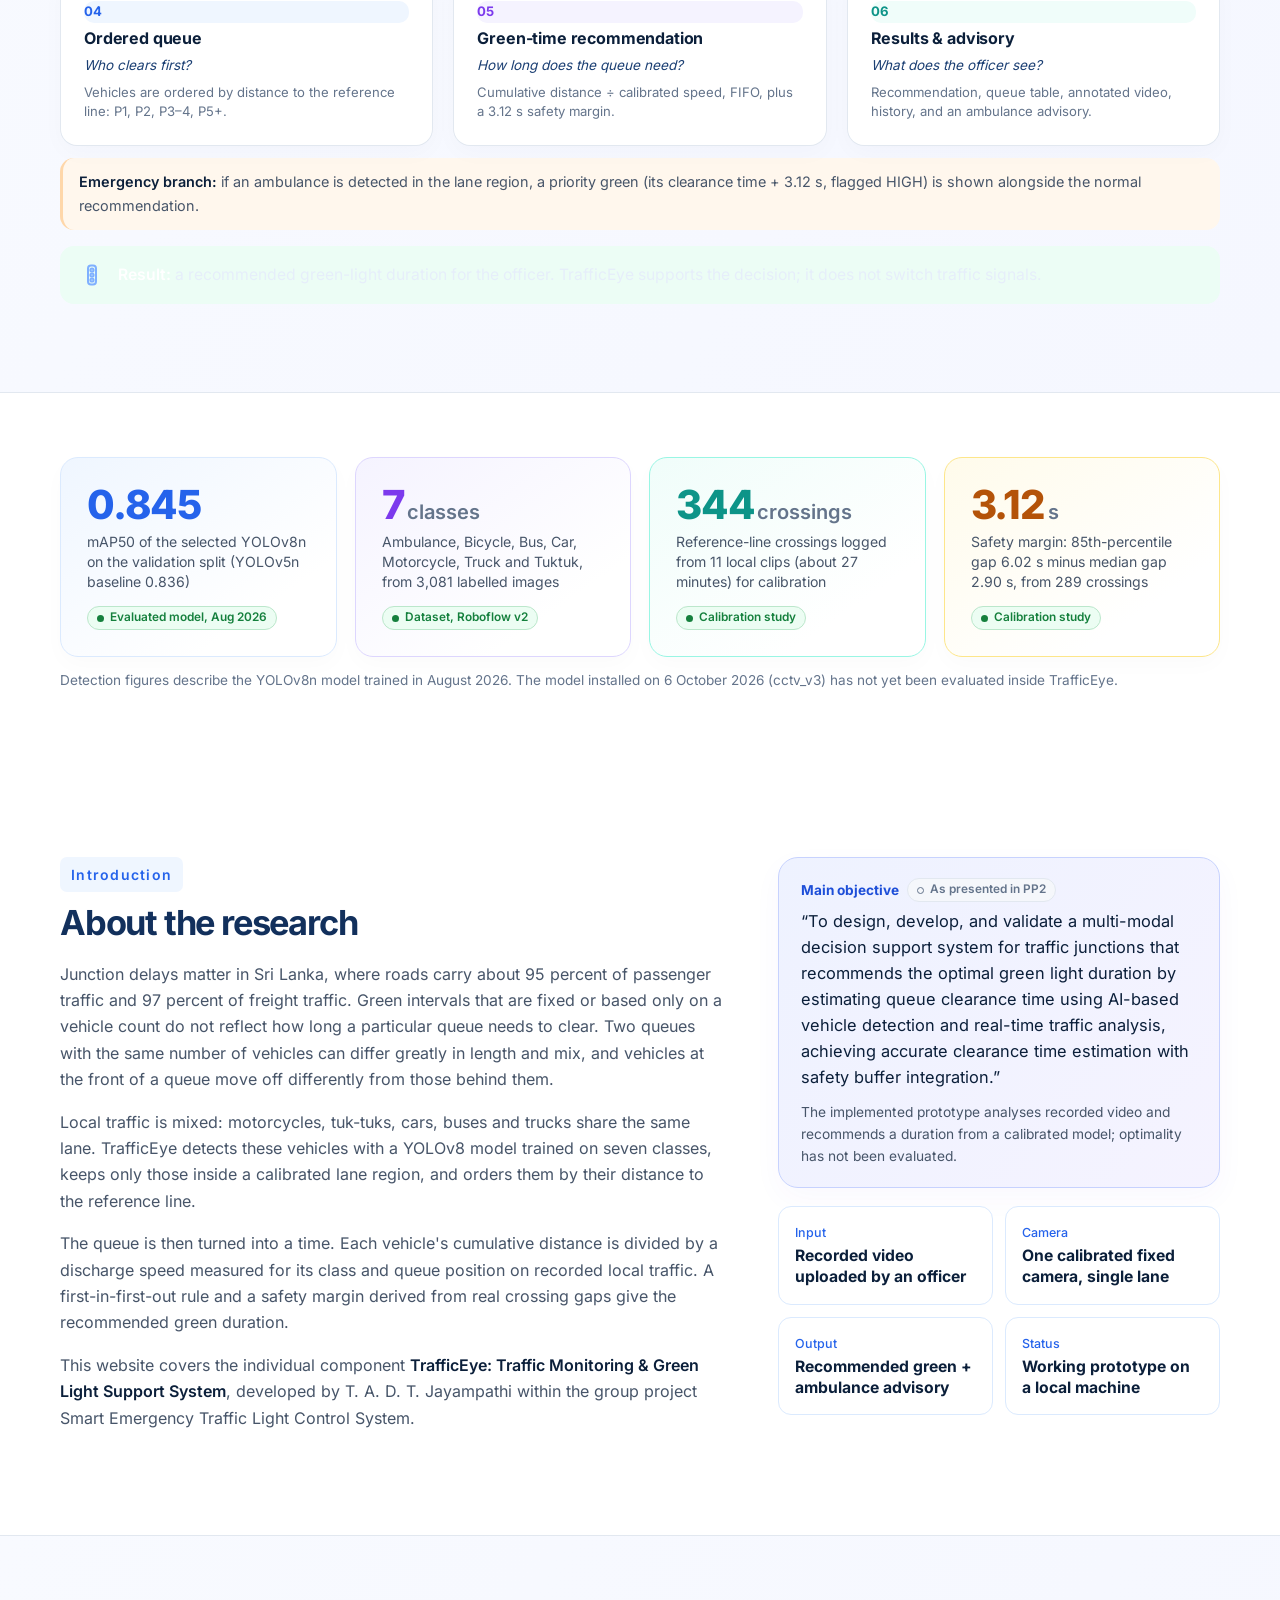
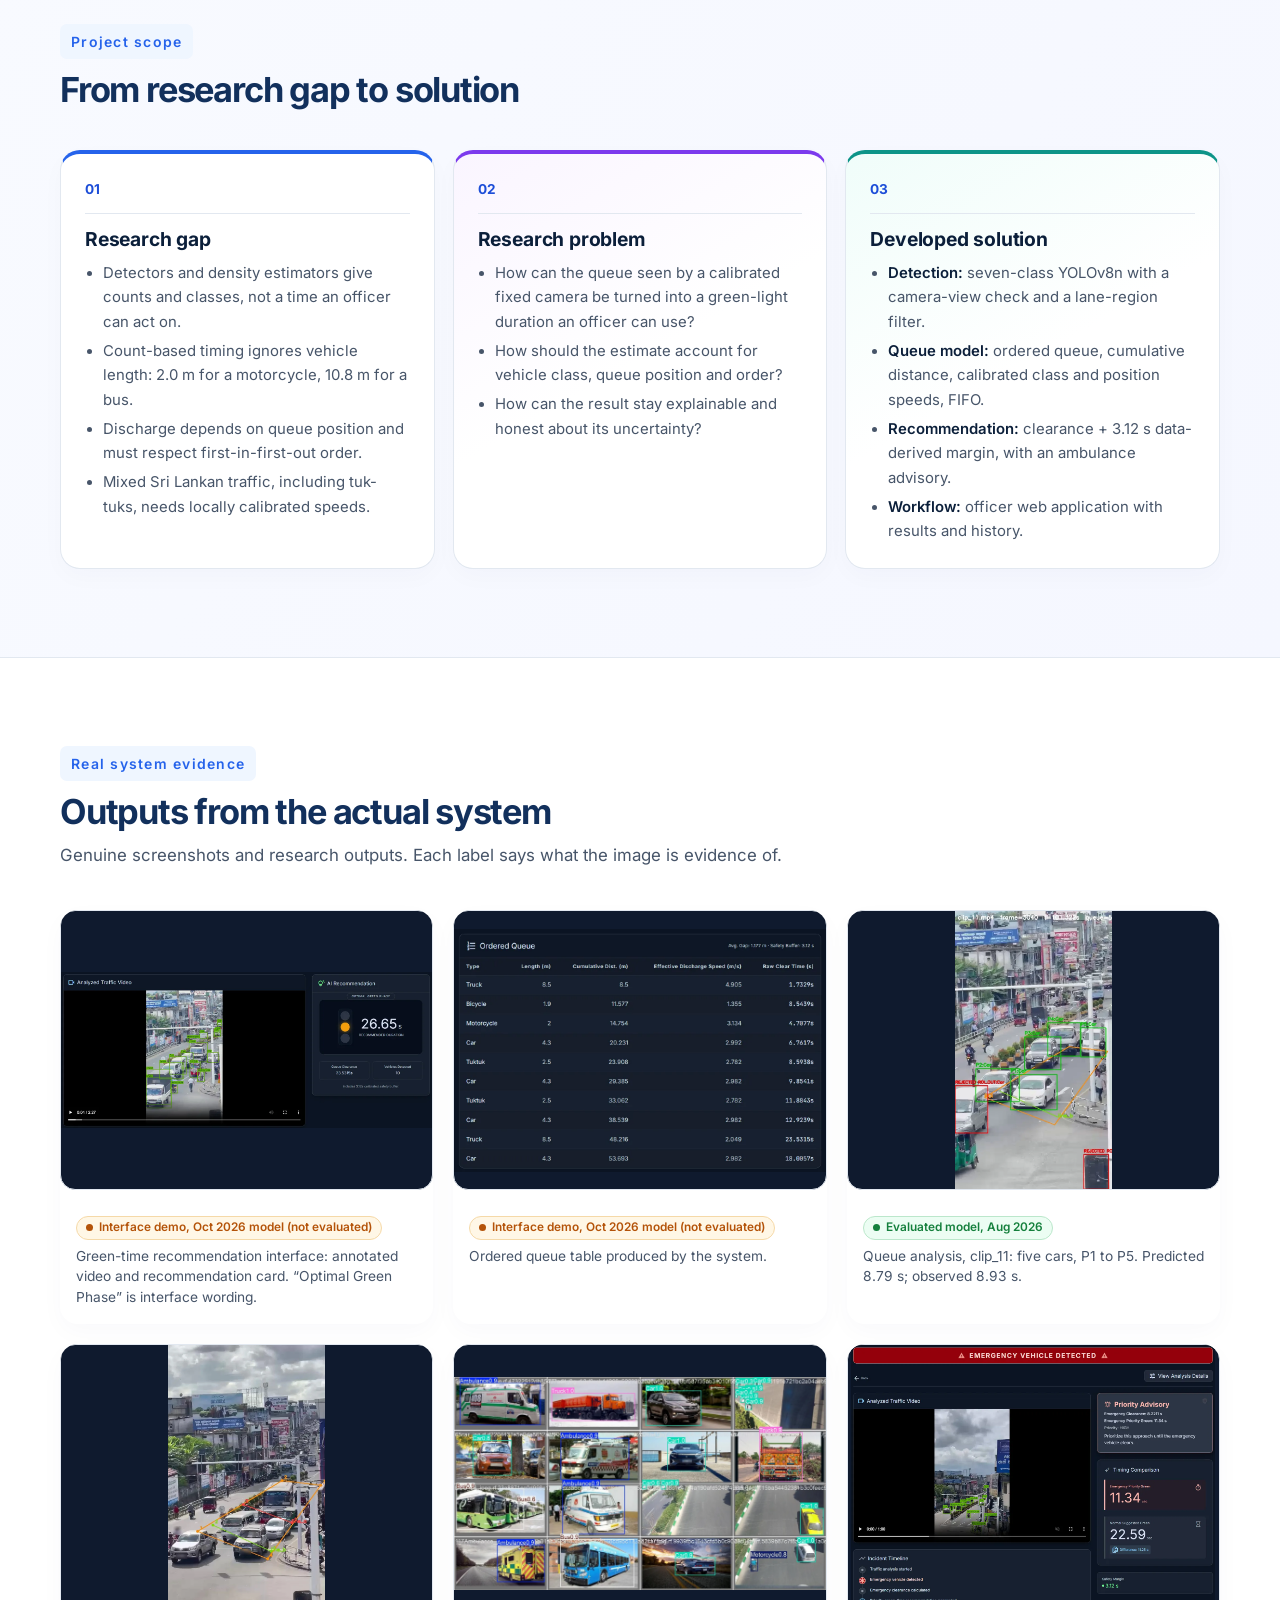
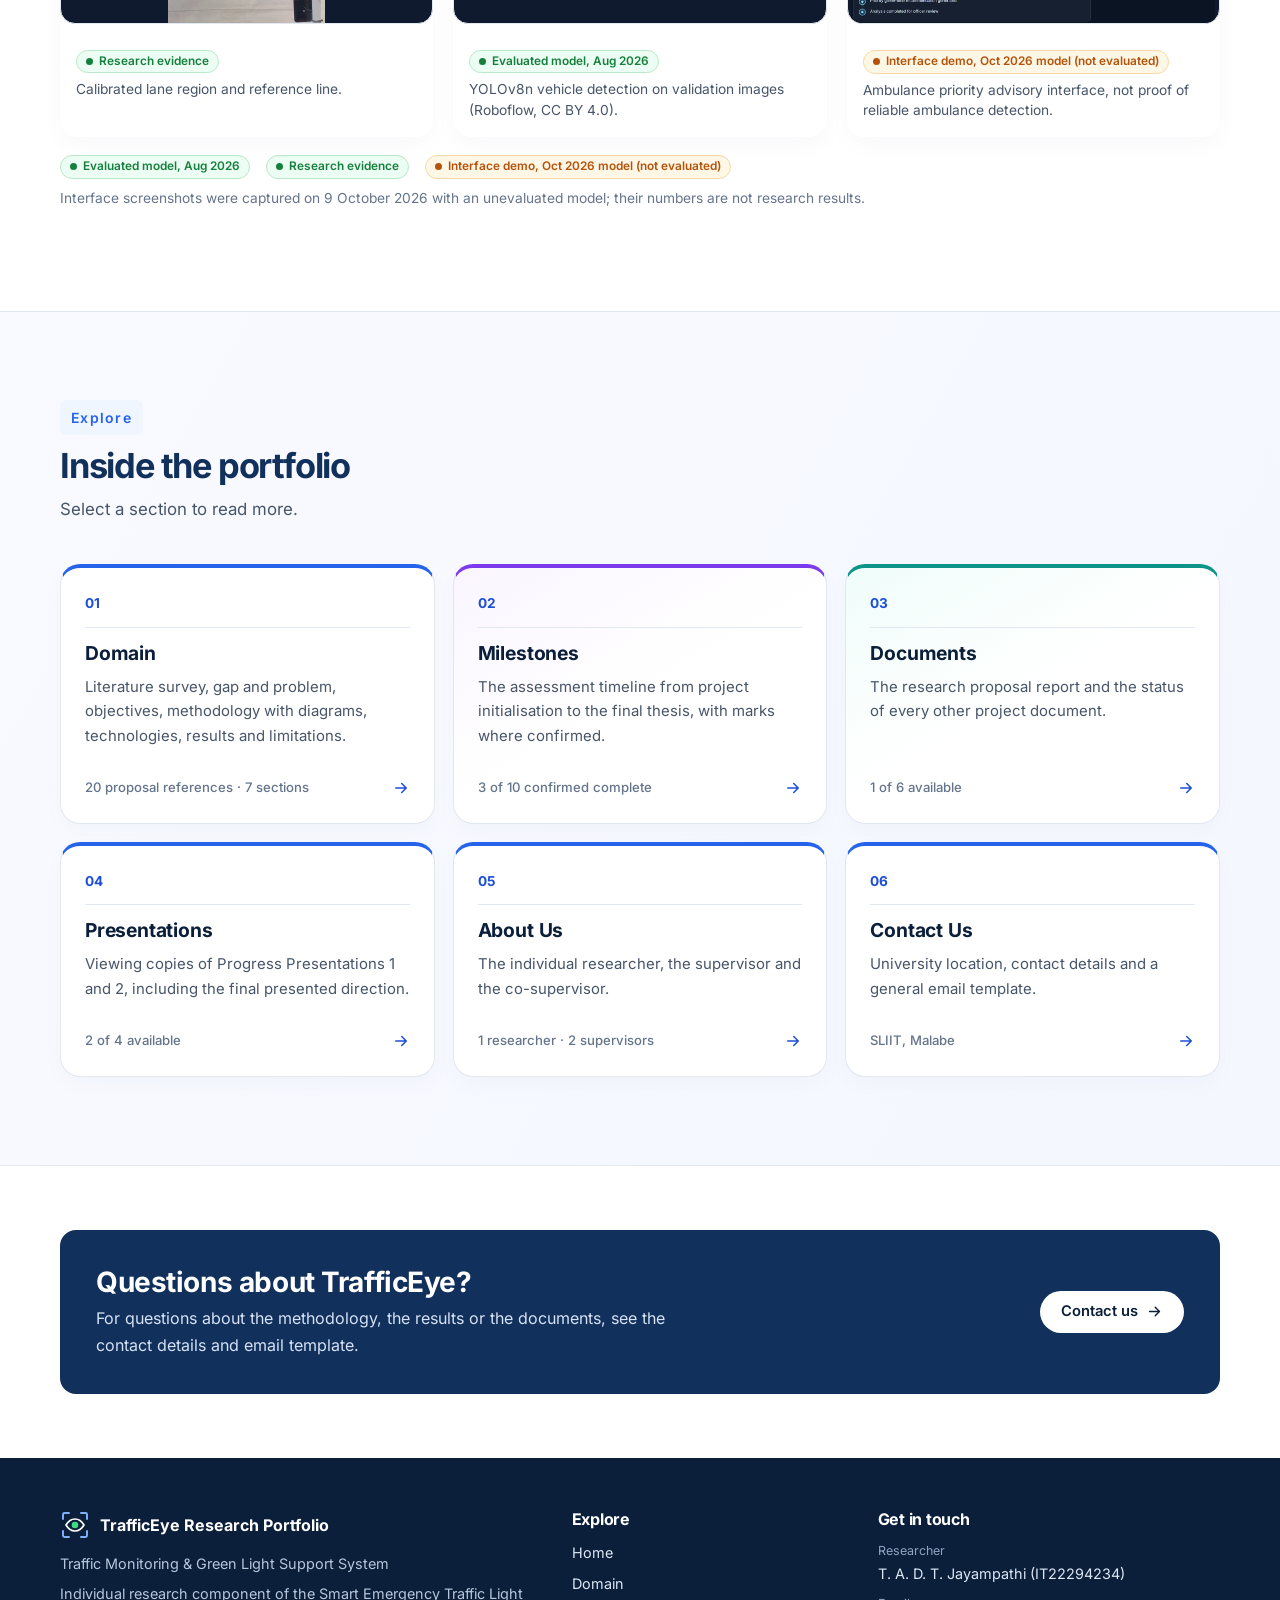
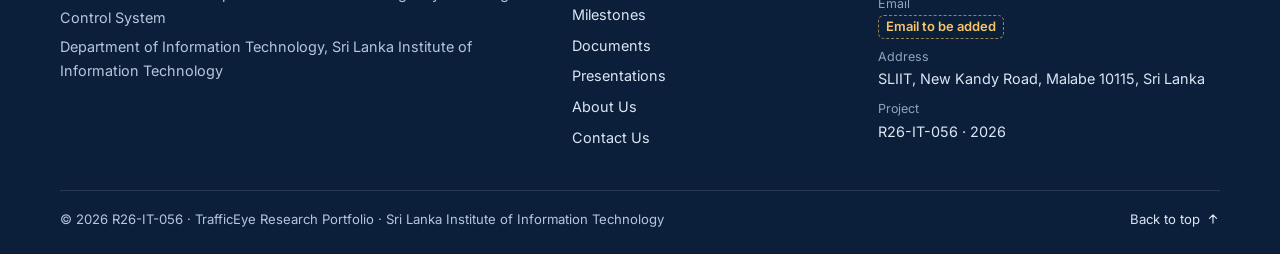
==== commit af47f476: "Add files via upload" ====
--- a/index.html
+++ b/index.html
@@ -12,6 +12,18 @@
 <link rel="icon" href="assets/graphics/favicon.svg" type="image/svg+xml">
 <link rel="stylesheet" href="assets/css/style.css">
 <script>document.documentElement.classList.add("js");</script>
+<style>
+/* Home page: TrafficEye visual identity. */
+.hero{position:relative;isolation:isolate;overflow:hidden;background:radial-gradient(ellipse at 85% 20%,#ddd6fe99,transparent 45%),radial-gradient(ellipse at 10% 95%,#99f6e455,transparent 48%),linear-gradient(120deg,#f8fbff 0%,#eff6ff 50%,#f5f3ff 100%);padding:clamp(55px,7vw,104px) 0}.hero::before{content:"";position:absolute;inset:0;z-index:-1;background-image:linear-gradient(#2563eb07 1px,transparent 1px),linear-gradient(90deg,#2563eb07 1px,transparent 1px);background-size:44px 44px;mask-image:linear-gradient(#0008,transparent)}.hero::after{content:"";position:absolute;width:380px;height:380px;right:-180px;top:-170px;border:65px solid #a78bfa13;border-radius:50%;z-index:-1;animation:halo-drift 12s ease-in-out infinite alternate}
+.hero__grid{gap:clamp(30px,4vw,64px);grid-template-columns:minmax(0,1.15fr) minmax(0,.85fr)}.hero__code{display:inline-flex;align-items:center;gap:10px;background:#fff;border:1px solid #c7d2fe;border-radius:30px;padding:9px 15px;color:#4338ca;font-size:11px;letter-spacing:.07em;box-shadow:0 4px 12px #4f46e509}.hero__code::before{content:"";width:8px;height:8px;background:#14b8a6;border-radius:50%;box-shadow:0 0 0 5px #14b8a61a}.hero__name{font-size:clamp(60px,7vw,104px);line-height:1.08;letter-spacing:-.065em;color:#12305c}.hero__name>span{background:linear-gradient(120deg,#2563eb,#7c3aed 50%,#0d9488);background-clip:text;-webkit-background-clip:text;color:transparent}.hero__title{font-size:clamp(23px,2.5vw,34px);line-height:1.3;max-width:650px;margin-top:18px;color:#1e3a5f}.hero__lede{line-height:1.85;color:#475569}.hero .btn-row{gap:12px}.hero .btn{border-radius:13px;min-height:49px;transition:transform .2s,box-shadow .2s}.hero .btn--primary{background:linear-gradient(115deg,#2563eb,#4f46e5);border-color:transparent;box-shadow:0 8px 20px #2563eb28}.hero .btn--primary:hover{transform:translateY(-3px);box-shadow:0 13px 24px #2563eb35}.hero .btn--outline{background:#ffffffc9;border-color:#c7d2fe;color:#334155}.hero .chip{border-radius:9px;background:#ffffffb8;border:1px solid #dbeafe;color:#1d4ed8}.hero .chip:nth-child(3n+2){background:#f5f3ff;color:#6d28d9;border-color:#ddd6fe}.hero .chip:nth-child(3n){background:#f0fdfa;color:#0f766e;border-color:#99f6e4}
+.hero__visual{position:relative;padding:26px 6px 16px}.hero__visual::before{content:"";position:absolute;inset:8% -3%;border-radius:35%;background:linear-gradient(135deg,#60a5fa55,#c4b5fd66,#5eead455);filter:blur(35px);z-index:-1}.hero-card{position:relative;border:1px solid #ffffff;border-radius:24px;padding:20px;background:#fffffff2;box-shadow:0 25px 70px #312e8120,0 0 0 8px #ffffff65;animation:card-float 7s ease-in-out infinite}.hero-card__grid{grid-template-columns:minmax(125px,.85fr) minmax(0,1fr);gap:18px}.hero-card__img{border-radius:15px;position:relative}.hero-card__img::after{content:"";position:absolute;left:0;right:0;top:-3px;height:2px;background:#5eead4;box-shadow:0 0 16px #14b8a6;animation:scan-line 5s ease-in-out infinite;pointer-events:none}.hero-card__label{font-size:12px;line-height:1.5;color:#475569}.hero-card__value{font-size:clamp(40px,4vw,57px);color:#059669;margin:10px 0 15px;letter-spacing:-.05em}.hero-card dl div{padding:9px 0;font-size:12px}.hero-card__cap{padding-top:12px;border-top:1px solid #e2e8f0;margin-top:15px;font-size:11px}.hero-card__cap .tag{margin-bottom:7px}
+.home-signal{display:flex;gap:7px;position:absolute;right:17px;top:0;background:#12305c;padding:10px 14px;border-radius:30px;box-shadow:0 7px 20px #12305c25;z-index:2}.home-signal i{width:9px;height:9px;border-radius:50%;background:#f87171}.home-signal i:nth-child(2){background:#fbbf24}.home-signal i:nth-child(3){background:#34d399;box-shadow:0 0 12px #34d39999;animation:green-glow 3s ease-in-out infinite}
+main>.section{position:relative}main>.section--alt{background:linear-gradient(120deg,#f8faff,#f5f7ff)}.sec-head .eyebrow,.intro-grid .eyebrow{display:inline-block;padding:6px 11px;border-radius:7px;background:#eff6ff;color:#2563eb;letter-spacing:.09em}.sec-head h2,#intro-title{color:#12305c;letter-spacing:-.035em}.glance__start{border-radius:16px;border-color:#bfdbfe;background:#eff6ff}.glance__steps{grid-template-columns:repeat(3,minmax(0,1fr));gap:20px}.glance__steps li{border-radius:17px;border-top:4px solid #2563eb;padding:23px;box-shadow:0 7px 23px #12305c06;transition:transform .25s,box-shadow .25s}.glance__steps li:nth-child(3n+2){border-top-color:#7c3aed}.glance__steps li:nth-child(3n){border-top-color:#0d9488}.glance__steps li:hover{transform:translateY(-5px);box-shadow:0 13px 30px #12305c12}.glance__steps li::after{display:none}.glance__num{background:#eff6ff;color:#2563eb;border-radius:10px}.glance__steps li:nth-child(3n+2) .glance__num{background:#f5f3ff;color:#7c3aed}.glance__steps li:nth-child(3n) .glance__num{background:#f0fdfa;color:#0d9488}.glance__branch{border-radius:14px;background:#fff7ed;border-color:#fed7aa}.glance__result{border-radius:14px;background:#ecfdf5;border-color:#a7f3d0}
+.stats{gap:18px;background:transparent;border:0;box-shadow:none;overflow:visible}.stat{padding:26px!important;background:linear-gradient(145deg,#eff6ff,#fff 75%);border:1px solid #dbeafe!important;border-radius:18px;box-shadow:0 8px 22px #0f172a05}.stat:nth-child(2){background:linear-gradient(145deg,#f5f3ff,#fff 75%);border-color:#ddd6fe!important}.stat:nth-child(3){background:linear-gradient(145deg,#f0fdfa,#fff 75%);border-color:#99f6e4!important}.stat:nth-child(4){background:linear-gradient(145deg,#fffbeb,#fff 75%);border-color:#fde68a!important}.stat__value{color:#2563eb}.stat:nth-child(2) .stat__value{color:#7c3aed}.stat:nth-child(3) .stat__value{color:#0d9488}.stat:nth-child(4) .stat__value{color:#b45309}.objective-box{border-radius:20px;background:linear-gradient(130deg,#eef2ff,#f5f3ff);border:1px solid #c7d2fe;box-shadow:0 10px 30px #4f46e509}.tile{border-radius:13px;border-color:#dbeafe;background:#fff}.tile__k{color:#2563eb}.num-card{border-radius:20px;border-top:4px solid #2563eb;box-shadow:0 8px 25px #12305c06;transition:transform .25s,box-shadow .25s}.num-card:nth-child(2){border-top-color:#7c3aed;background:linear-gradient(150deg,#faf5ff,#fff 50%)}.num-card:nth-child(3){border-top-color:#0d9488;background:linear-gradient(150deg,#f0fdfa,#fff 50%)}.num-card:hover{transform:translateY(-4px);box-shadow:0 14px 30px #12305c12}.figure{border-radius:18px;overflow:hidden;box-shadow:0 8px 25px #12305c07}.figure__frame{border-radius:15px}.figure__cap{padding:16px}.tiles{gap:12px}main .link-card{border-radius:18px;transition:transform .25s,box-shadow .25s}main .link-card:hover{transform:translateY(-5px);box-shadow:0 15px 30px #2563eb15}
+@keyframes card-float{0%,100%{transform:translateY(0) rotate(-.5deg)}50%{transform:translateY(-9px) rotate(.5deg)}}@keyframes scan-line{0%,100%{top:0;opacity:0}15%,85%{opacity:.6}50%{top:98%}}@keyframes green-glow{50%{box-shadow:0 0 0 5px #34d39916,0 0 15px #34d39988}}@keyframes halo-drift{to{transform:translate(-40px,35px)}}@keyframes home-enter{from{opacity:0;transform:translateY(20px)}to{opacity:1;transform:translateY(0)}}.hero__grid>div:first-child{animation:home-enter .75s ease both}.hero__visual{animation:home-enter .9s .12s ease both}@supports(animation-timeline:view()){.glance__steps li,.stat,.num-card,.figure{animation:home-enter linear both;animation-timeline:view();animation-range:entry 0% entry 15%}}
+@media(max-width:1050px){.hero__grid{grid-template-columns:1fr}.hero__visual{width:min(100%,560px);margin:0 auto}.hero-card__grid{grid-template-columns:170px minmax(0,1fr)}.hero__name{font-size:80px}}@media(max-width:700px){.glance__steps{grid-template-columns:repeat(2,minmax(0,1fr))}.hero{padding:45px 0 55px}.hero__name{font-size:68px}.hero__title{font-size:25px}.hero-card{padding:16px}.hero-card__grid{grid-template-columns:minmax(115px,.8fr) minmax(0,1fr);gap:12px}.hero-card dl div{flex-wrap:wrap;gap:3px}.hero-card__value{font-size:43px}.hero__code{font-size:10px}.hero__visual{padding-left:0;padding-right:0}}@media(max-width:440px){.glance__steps{grid-template-columns:1fr}.hero .btn-row .btn{width:100%;justify-content:center}.hero-card dl div{font-size:11px}.stat{padding:20px!important}}
+@media(prefers-reduced-motion:reduce){*,*::before,*::after{animation:none!important;transition:none!important;scroll-behavior:auto!important}.hero-card,.hero__grid>div:first-child,.hero__visual{transform:none!important}}
+</style>
 </head>
 <body>
 <a class="skip-link" href="#main">Skip intro</a>
@@ -52,7 +64,7 @@
         <span class="chip">Green-time decision support</span><span class="chip">Sri Lankan mixed traffic</span>
       </div>
     </div>
-    <div class="hero__visual">
+    <div class="hero__visual"><span class="home-signal" aria-hidden="true"><i></i><i></i><i></i></span>
       <figure class="hero-card" style="margin:0">
         <div class="hero-card__grid">
           <div class="hero-card__img"><img src="assets/images/methodology/queue-clip02.webp" width="576" height="1024" alt="Real camera frame from clip_02 with the lane polygon, the reference line and four queued vehicles labelled P1 Car to P4 Motorcycle." loading="eager" decoding="async"></div>
--- a/assets/css/style.css
+++ b/assets/css/style.css
@@ -0,0 +1,812 @@
+/* ==========================================================================
+   TrafficEye Research Portfolio — light academic design system
+   White surfaces, navy headings, academic blue accents.
+   Typeface: Inter (variable, SIL OFL 1.1), self-hosted.
+   ========================================================================== */
+
+@font-face {
+  font-family: "Inter";
+  src: url("../fonts/inter-variable.woff2") format("woff2");
+  font-weight: 100 900;
+  font-style: normal;
+  font-display: swap;
+}
+
+:root {
+  --bg: #FFFFFF;
+  --bg-alt: #F5F7FB;
+  --surface: #FFFFFF;
+  --border: #E2E8F0;
+  --border-strong: #CBD5E1;
+  --navy: #0B1F3A;
+  --navy-2: #12305C;
+  --navy-3: #1B3F73;
+  --text: #475569;
+  --text-2: #64748B;
+  --text-3: #94A3B8;
+  --blue: #1D4ED8;
+  --blue-2: #2563EB;
+  --blue-50: #EFF5FF;
+  --blue-100: #DBE7FE;
+  --green: #15803D;
+  --green-50: #ECFDF3;
+  --amber: #B45309;
+  --amber-50: #FFF7E6;
+  --red: #B91C1C;
+  --red-50: #FEF2F2;
+  --series-1: #2563EB;
+  --series-2: #D97706;
+
+  --font: "Inter", "Segoe UI", system-ui, -apple-system, Roboto, "Helvetica Neue", Arial, sans-serif;
+  --container: 1160px;
+  --gutter: clamp(16px, 4vw, 32px);
+  --section: clamp(56px, 7vw, 88px);
+  --radius: 12px;
+  --radius-lg: 16px;
+  --shadow-sm: 0 1px 2px rgba(15, 31, 58, 0.05);
+  --shadow: 0 1px 3px rgba(15, 31, 58, 0.06), 0 8px 24px -12px rgba(15, 31, 58, 0.12);
+  --nav-h: 64px;
+}
+
+/* ---------- Base ---------- */
+*, *::before, *::after { box-sizing: border-box; }
+html { -webkit-text-size-adjust: 100%; scroll-behavior: smooth; scroll-padding-top: calc(var(--nav-h) + 16px); }
+body { margin: 0; background: var(--bg); color: var(--text); font-family: var(--font); font-size: 16px; line-height: 1.65; overflow-x: hidden; -webkit-font-smoothing: antialiased; font-feature-settings: "cv11", "ss01"; }
+img, svg { display: block; max-width: 100%; }
+img { height: auto; }
+a { color: var(--blue); text-underline-offset: 3px; text-decoration-thickness: 1px; }
+a:hover { color: var(--navy-2); }
+p { margin: 0 0 1em; }
+ul, ol { margin: 0 0 1em; padding-left: 1.25em; }
+li + li { margin-top: 0.3em; }
+strong { color: var(--navy); font-weight: 600; }
+h1, h2, h3, h4 { color: var(--navy); margin: 0 0 0.5em; line-height: 1.2; font-weight: 700; letter-spacing: -0.015em; text-wrap: balance; }
+h1 { font-size: clamp(2rem, 1.4rem + 2.4vw, 2.9rem); letter-spacing: -0.025em; }
+h2 { font-size: clamp(1.6rem, 1.25rem + 1.3vw, 2.15rem); }
+h3 { font-size: 1.2rem; letter-spacing: -0.01em; }
+h4 { font-size: 1.02rem; }
+:focus-visible { outline: 3px solid var(--blue-2); outline-offset: 2px; border-radius: 4px; }
+::selection { background: var(--blue-100); color: var(--navy); }
+.visually-hidden { position: absolute !important; width: 1px; height: 1px; overflow: hidden; clip: rect(0 0 0 0); white-space: nowrap; }
+.container { width: 100%; max-width: calc(var(--container) + 2 * var(--gutter)); margin-inline: auto; padding-inline: var(--gutter); }
+.section { padding-block: var(--section); }
+.section--alt { background: var(--bg-alt); border-block: 1px solid var(--border); }
+.section--tight { padding-block: clamp(40px, 5vw, 64px); }
+.muted { color: var(--text-2); }
+.small { font-size: 0.9rem; }
+.prose { max-width: 72ch; }
+.prose p, .prose li { color: var(--text); }
+.stack > * + * { margin-top: 20px; }
+
+/* Section heading */
+.eyebrow { display: inline-block; color: var(--blue); font-weight: 600; font-size: 0.875rem; margin-bottom: 10px; letter-spacing: 0.01em; }
+.sec-head { max-width: 760px; margin-bottom: clamp(28px, 4vw, 40px); }
+.sec-head h2 { margin-bottom: 10px; }
+.sec-head p { margin: 0; font-size: 1.05rem; color: var(--text); }
+.sec-head--row { max-width: none; display: flex; flex-wrap: wrap; align-items: end; justify-content: space-between; gap: 12px 24px; }
+.sec-head--row > div { max-width: 720px; }
+
+/* ---------- Intro band (top of every page) ---------- */
+.skip-link { position: absolute; left: 12px; top: -60px; z-index: 300; padding: 8px 14px; border-radius: 8px; background: var(--navy); color: #fff; font-weight: 600; text-decoration: none; }
+.skip-link:focus { top: 10px; color: #fff; }
+.intro-band { background: var(--bg); border-bottom: 1px solid var(--border); }
+.intro-band__inner { display: flex; align-items: center; gap: 18px; padding-block: 16px; }
+.intro-band__mark { width: 52px; height: 52px; flex: none; border-radius: 12px; background: var(--navy); display: grid; place-items: center; }
+.intro-band__mark svg { width: 34px; height: 34px; }
+.intro-band__code { font-size: 0.8rem; font-weight: 600; color: var(--blue); }
+.intro-band__title { font-size: clamp(1rem, 0.9rem + 0.5vw, 1.2rem); font-weight: 700; color: var(--navy); line-height: 1.3; margin: 2px 0; letter-spacing: -0.01em; }
+.intro-band__dept { font-size: 0.84rem; color: var(--text-2); }
+
+/* ---------- Navigation bar ---------- */
+.navbar { position: sticky; top: 0; z-index: 100; background: rgba(255, 255, 255, 0.96); border-bottom: 1px solid var(--border); box-shadow: var(--shadow-sm); }
+.navbar__inner { display: flex; align-items: center; justify-content: space-between; gap: 20px; min-height: var(--nav-h); }
+.brand { display: inline-flex; align-items: center; gap: 10px; text-decoration: none; color: var(--navy); }
+.brand:hover { color: var(--navy); }
+.brand__mark { width: 30px; height: 30px; flex: none; }
+.brand__text { display: flex; flex-direction: column; line-height: 1.15; }
+.brand__name { font-weight: 700; font-size: 0.98rem; letter-spacing: -0.01em; }
+.brand__id { font-size: 0.74rem; color: var(--text-2); font-weight: 500; }
+.nav__list { display: flex; align-items: center; gap: 4px; list-style: none; margin: 0; padding: 0; }
+.nav__list li { margin: 0; }
+.nav__link { position: relative; display: inline-block; padding: 21px 10px 19px; color: var(--text); font-weight: 500; font-size: 0.93rem; text-decoration: none; transition: color .15s; }
+.nav__link:hover { color: var(--navy); }
+.nav__link[aria-current="page"] { color: var(--navy); font-weight: 600; }
+.nav__link[aria-current="page"]::after { content: ""; position: absolute; left: 10px; right: 10px; bottom: 0; height: 3px; border-radius: 3px 3px 0 0; background: var(--navy); }
+.nav-toggle { display: none; width: 44px; height: 44px; border-radius: 10px; border: 1px solid var(--border); background: #fff; color: var(--navy); cursor: pointer; align-items: center; justify-content: center; }
+.nav-toggle svg { width: 22px; height: 22px; }
+.nav-toggle .i-close { display: none; }
+.nav-open .nav-toggle .i-open { display: none; }
+.nav-open .nav-toggle .i-close { display: block; }
+
+@media (max-width: 980px) {
+  .js .nav-toggle { display: inline-flex; }
+  .js .nav { position: absolute; left: 0; right: 0; top: 100%; background: #fff; border-bottom: 1px solid var(--border); box-shadow: 0 16px 30px -18px rgba(15, 31, 58, 0.35); display: none; }
+  .js.nav-open .nav { display: block; }
+  .js .nav__list { flex-direction: column; align-items: stretch; gap: 0; padding: 8px var(--gutter) 16px; }
+  .js .nav__list li { border-bottom: 1px solid var(--border); }
+  .js .nav__list li:last-child { border-bottom: 0; }
+  .js .nav__link { display: block; padding: 14px 4px; font-size: 1rem; }
+  .js .nav__link[aria-current="page"]::after { left: 0; right: auto; width: 3px; top: 12px; bottom: 12px; height: auto; border-radius: 3px; }
+  .js .nav__link[aria-current="page"] { padding-left: 14px; }
+  html:not(.js) .nav__list { flex-wrap: wrap; }
+}
+
+/* ---------- Buttons ---------- */
+.btn { display: inline-flex; align-items: center; justify-content: center; gap: 8px; padding: 11px 20px; border-radius: 999px; font: 600 0.92rem/1.2 var(--font); text-decoration: none; border: 1px solid transparent; cursor: pointer; transition: background-color .15s, border-color .15s, color .15s, box-shadow .15s; white-space: nowrap; }
+.btn svg { width: 17px; height: 17px; flex: none; }
+.btn--primary { background: var(--navy-2); color: #fff; }
+.btn--primary:hover { background: var(--navy); color: #fff; }
+.btn--blue { background: var(--blue-2); color: #fff; }
+.btn--blue:hover { background: var(--blue); color: #fff; }
+.btn--outline { background: #fff; color: var(--navy); border-color: var(--border-strong); }
+.btn--outline:hover { border-color: var(--navy-2); color: var(--navy); }
+.btn--white { background: #fff; color: var(--navy); }
+.btn--white:hover { background: var(--blue-50); color: var(--navy); }
+.btn--sm { padding: 8px 15px; font-size: 0.85rem; }
+.btn[disabled], .btn[aria-disabled="true"] { opacity: .55; cursor: not-allowed; }
+.btn-row { display: flex; flex-wrap: wrap; gap: 10px; }
+
+/* ---------- Pills, tags, badges ---------- */
+.chip { display: inline-flex; align-items: center; padding: 5px 12px; border-radius: 999px; background: var(--bg-alt); border: 1px solid var(--border); font-size: 0.82rem; font-weight: 500; color: var(--navy-2); }
+.chip-row { display: flex; flex-wrap: wrap; gap: 8px; }
+.badge { display: inline-flex; align-items: center; gap: 6px; padding: 3px 10px; border-radius: 999px; font-size: 0.76rem; font-weight: 600; line-height: 1.4; border: 1px solid var(--border); background: #fff; color: var(--text); white-space: nowrap; }
+.badge--done { background: var(--green-50); border-color: #BBE7CB; color: var(--green); }
+.badge--current { background: var(--blue-50); border-color: var(--blue-100); color: var(--blue); }
+.badge--upcoming { background: #fff; color: var(--text-2); }
+.badge--tbc { background: var(--amber-50); border-color: #F5D9A8; color: var(--amber); }
+.badge--navy { background: var(--navy-2); color: #fff; border-color: var(--navy-2); }
+.badge--file { background: var(--blue-50); border-color: var(--blue-100); color: var(--blue); letter-spacing: 0.03em; }
+.badge--soon { background: var(--bg-alt); color: var(--text-2); }
+
+/* Evidence tags (shared with diagrams and figure captions) */
+.tag { display: inline-flex; align-items: center; gap: 6px; padding: 2px 9px; border-radius: 999px; font-size: 0.74rem; font-weight: 600; line-height: 1.5; border: 1px solid var(--border); color: var(--text); background: #fff; max-width: 100%; }
+.tag::before { content: ""; width: 7px; height: 7px; border-radius: 50%; background: currentColor; flex: none; }
+.tag--verified { color: var(--green); background: var(--green-50); border-color: #BBE7CB; }
+.tag--demo { color: var(--amber); background: var(--amber-50); border-color: #F5D9A8; }
+.tag--limit { color: var(--red); background: var(--red-50); border-color: #F7C6C6; }
+.tag--concept { color: var(--blue); background: var(--blue-50); border-color: var(--blue-100); }
+.tag--plan { color: var(--text-2); background: var(--bg-alt); }
+.tag--plan::before { background: transparent; border: 1.5px solid currentColor; }
+.tag--tbc { color: var(--amber); background: var(--amber-50); border-style: dashed; border-color: #E9B868; }
+.tag--tbc::before { display: none; }
+.tag--done { color: var(--green); background: var(--green-50); border-color: #BBE7CB; }
+.tag--pending { color: var(--text-2); background: var(--bg-alt); }
+.tbc { display: inline-block; padding: 0 7px; border-radius: 6px; border: 1px dashed #E9B868; background: var(--amber-50); color: var(--amber); font-weight: 600; font-size: 0.9em; }
+
+/* ---------- Page header (inner pages) ---------- */
+.page-head { padding: clamp(40px, 5vw, 64px) 0 clamp(28px, 4vw, 40px); background: linear-gradient(180deg, var(--bg-alt), var(--bg)); border-bottom: 1px solid var(--border); }
+.crumbs { display: flex; gap: 8px; list-style: none; margin: 0 0 14px; padding: 0; font-size: 0.86rem; color: var(--text-2); }
+.crumbs li { margin: 0; display: flex; gap: 8px; }
+.crumbs li + li::before { content: "/"; color: var(--text-3); }
+.crumbs a { color: var(--text-2); text-decoration: none; }
+.crumbs a:hover { color: var(--blue); }
+.page-head h1 { margin-bottom: 12px; }
+.page-head p { font-size: 1.08rem; max-width: 70ch; margin: 0; }
+.page-head__summary { margin-top: 18px; font-size: 0.92rem; color: var(--text-2); }
+.page-head__summary strong { color: var(--navy); }
+
+/* ---------- Home hero ---------- */
+.hero { padding: clamp(44px, 6vw, 80px) 0 clamp(48px, 6vw, 80px); background: radial-gradient(1000px 420px at 85% 0%, var(--blue-50), transparent 60%), var(--bg); border-bottom: 1px solid var(--border); }
+.hero__grid { display: grid; grid-template-columns: minmax(0, 1.25fr) minmax(0, 0.75fr); gap: clamp(32px, 5vw, 64px); align-items: center; }
+.hero__code { color: var(--blue); font-weight: 600; font-size: 0.9rem; margin-bottom: 14px; display: block; }
+.hero__name { font-size: clamp(2.6rem, 1.6rem + 4vw, 4.2rem); font-weight: 800; letter-spacing: -0.035em; line-height: 1; color: var(--navy); margin: 0 0 12px; display: block; }
+.hero__name span { color: var(--blue-2); }
+.hero__title { display: block; font-size: clamp(1.35rem, 1.05rem + 1.1vw, 1.85rem); font-weight: 700; color: var(--navy-2); letter-spacing: -0.02em; line-height: 1.25; }
+.hero h1 { margin: 0 0 14px; }
+.hero__dept { color: var(--text-2); font-size: 0.95rem; margin-bottom: 18px; }
+.hero__lede { font-size: 1.1rem; max-width: 60ch; margin-bottom: 26px; }
+.hero .chip-row { margin-top: 26px; }
+.hero__visual { position: relative; }
+.hero-card { background: #fff; border: 1px solid var(--border); border-radius: var(--radius-lg); box-shadow: var(--shadow); padding: 14px; }
+.hero-card__grid { display: grid; grid-template-columns: 170px minmax(0, 1fr); gap: 14px; align-items: start; }
+.hero-card__img { border-radius: 10px; overflow: hidden; background: #0b1220; aspect-ratio: 576 / 900; }
+.hero-card__img img { width: 100%; height: 100%; object-fit: cover; object-position: center 70%; }
+.hero-card__label { font-size: 0.78rem; color: var(--text-2); font-weight: 500; }
+.hero-card__value { font-size: 2.6rem; font-weight: 800; color: var(--navy); letter-spacing: -0.03em; line-height: 1.05; margin: 2px 0 2px; }
+.hero-card__value small { font-size: 1rem; font-weight: 600; color: var(--text-2); margin-left: 3px; }
+.hero-card dl { margin: 12px 0 0; }
+.hero-card dl div { display: flex; justify-content: space-between; gap: 10px; padding: 7px 0; border-top: 1px solid var(--border); font-size: 0.84rem; }
+.hero-card dt { color: var(--text-2); }
+.hero-card dd { margin: 0; font-weight: 600; color: var(--navy); white-space: nowrap; }
+.hero-card__cap { margin: 12px 2px 0; font-size: 0.8rem; color: var(--text-2); line-height: 1.5; }
+
+/* ---------- Research at a glance ---------- */
+.glance__start { display: flex; align-items: center; gap: 14px; padding: 14px 18px; border: 1px dashed var(--border-strong); border-radius: var(--radius); background: #fff; margin-bottom: 16px; font-size: 0.95rem; }
+.glance__start svg { width: 22px; height: 22px; color: var(--blue); flex: none; }
+.glance__steps { list-style: none; margin: 0; padding: 0; display: grid; grid-template-columns: repeat(6, minmax(0, 1fr)); gap: 12px; counter-reset: s; }
+.glance__steps li { margin: 0; position: relative; background: #fff; border: 1px solid var(--border); border-radius: var(--radius); padding: 18px 16px 18px; box-shadow: var(--shadow-sm); display: flex; flex-direction: column; gap: 6px; transition: border-color .15s, box-shadow .15s; }
+.glance__steps li:hover { border-color: var(--blue-100); box-shadow: var(--shadow); }
+.glance__num { font-size: 0.82rem; font-weight: 700; color: var(--blue); }
+.glance__steps h3 { font-size: 1rem; margin: 0; }
+.glance__q { font-size: 0.85rem; color: var(--navy-3); font-style: italic; margin: 0; }
+.glance__d { font-size: 0.82rem; color: var(--text-2); margin: 0; line-height: 1.5; }
+.glance__steps li:not(:last-child)::after { content: ""; position: absolute; right: -10px; top: 26px; width: 8px; height: 8px; border-top: 2px solid var(--blue-2); border-right: 2px solid var(--blue-2); transform: rotate(45deg); z-index: 1; background: transparent; }
+.glance__result { margin-top: 16px; display: flex; align-items: center; gap: 14px; padding: 16px 20px; border-radius: var(--radius); background: var(--navy-2); color: #E6EEFA; font-size: 0.98rem; }
+.glance__result strong { color: #fff; }
+.glance__result svg { width: 24px; height: 24px; color: #7FB0FF; flex: none; }
+.glance__branch { margin-top: 12px; font-size: 0.9rem; color: var(--text); padding: 12px 16px; border-left: 3px solid var(--red); background: var(--red-50); border-radius: 0 10px 10px 0; }
+
+/* ---------- Stats strip ---------- */
+.stats { display: grid; grid-template-columns: repeat(4, minmax(0, 1fr)); background: #fff; border: 1px solid var(--border); border-radius: var(--radius-lg); box-shadow: var(--shadow-sm); overflow: hidden; }
+.stat { padding: 24px 22px; border-right: 1px solid var(--border); }
+.stat:last-child { border-right: 0; }
+.stat__value { font-size: clamp(1.9rem, 1.5rem + 1.4vw, 2.5rem); font-weight: 800; color: var(--navy); letter-spacing: -0.03em; line-height: 1.05; }
+.stat__value small { font-size: 0.5em; font-weight: 600; color: var(--text-2); margin-left: 3px; letter-spacing: 0; }
+.stat__label { margin: 6px 0 10px; font-size: 0.88rem; color: var(--text); line-height: 1.45; }
+.stats-note { margin-top: 12px; font-size: 0.85rem; color: var(--text-2); }
+
+/* ---------- Introduction ---------- */
+.intro-grid { display: grid; grid-template-columns: minmax(0, 1.2fr) minmax(0, 0.8fr); gap: clamp(28px, 5vw, 56px); align-items: start; }
+.objective-box { border-left: 4px solid var(--blue-2); background: var(--blue-50); border-radius: 0 var(--radius) var(--radius) 0; padding: 20px 22px; }
+.objective-box__label { font-weight: 700; color: var(--blue); font-size: 0.85rem; margin-bottom: 6px; display: flex; gap: 8px; align-items: center; flex-wrap: wrap; }
+.objective-box p { color: var(--navy); margin: 0; font-size: 1.02rem; line-height: 1.6; }
+.objective-box .note-line { margin-top: 10px; font-size: 0.86rem; color: var(--text); }
+.tiles { display: grid; grid-template-columns: repeat(2, minmax(0, 1fr)); gap: 12px; margin-top: 18px; }
+.tile { background: #fff; border: 1px solid var(--border); border-radius: var(--radius); padding: 16px; }
+.tile__k { font-size: 0.78rem; color: var(--text-2); font-weight: 500; }
+.tile__v { font-weight: 700; color: var(--navy); font-size: 0.98rem; line-height: 1.35; margin-top: 2px; }
+
+/* ---------- Numbered cards (scope, portfolio, panels) ---------- */
+.num-cards { display: grid; grid-template-columns: repeat(3, minmax(0, 1fr)); gap: 18px; }
+.num-card { background: #fff; border: 1px solid var(--border); border-radius: var(--radius-lg); padding: 24px; box-shadow: var(--shadow-sm); display: flex; flex-direction: column; }
+.num-card__n { font-size: 0.85rem; font-weight: 700; color: var(--blue); padding-bottom: 12px; margin-bottom: 14px; border-bottom: 1px solid var(--border); }
+.num-card h3 { margin-bottom: 10px; }
+.num-card ul { margin: 0; padding-left: 1.1em; }
+.num-card li { font-size: 0.93rem; }
+.num-card p { font-size: 0.93rem; }
+.num-card--accent { border-top: 3px solid var(--blue-2); }
+a.num-card { text-decoration: none; color: var(--text); transition: border-color .15s, box-shadow .15s, transform .15s; }
+a.num-card:hover { border-color: var(--blue-100); box-shadow: var(--shadow); transform: translateY(-2px); color: var(--text); }
+.num-card__meta { margin-top: auto; padding-top: 14px; display: flex; justify-content: space-between; align-items: center; gap: 10px; font-size: 0.86rem; font-weight: 600; color: var(--blue); }
+.num-card__meta svg { width: 18px; height: 18px; transition: transform .15s; }
+a.num-card:hover .num-card__meta svg { transform: translateX(3px); }
+.num-card__fact { font-size: 0.82rem; color: var(--text-2); font-weight: 500; }
+
+/* ---------- CTA banner ---------- */
+.cta { display: flex; flex-wrap: wrap; align-items: center; justify-content: space-between; gap: 18px 32px; padding: clamp(24px, 4vw, 36px); border-radius: var(--radius-lg); background: var(--navy-2); color: #D6E2F5; }
+.cta h2 { color: #fff; font-size: clamp(1.35rem, 1.1rem + 0.9vw, 1.75rem); margin: 0 0 6px; }
+.cta p { margin: 0; max-width: 60ch; }
+
+/* ---------- Figures, gallery, lightbox ---------- */
+.figure { margin: 0; }
+.figure__frame { display: block; position: relative; border-radius: 10px; overflow: hidden; border: 1px solid var(--border); background: #0b1220; }
+.figure__frame--light { background: #fff; }
+.figure__frame--portrait { aspect-ratio: 9 / 16; }
+.figure__frame--portrait img { width: 100%; height: 100%; object-fit: cover; }
+.figure__frame img { width: 100%; }
+.figure__cap { margin-top: 10px; font-size: 0.86rem; color: var(--text); line-height: 1.5; }
+.figure__cap .tag { margin: 0 4px 6px 0; }
+.zoomable { display: block; width: 100%; padding: 0; border: 0; background: none; cursor: zoom-in; text-align: left; color: inherit; }
+.zoomable img { transition: transform .4s ease; }
+.zoomable:hover img { transform: scale(1.02); }
+.zoom-hint { position: absolute; right: 8px; bottom: 8px; width: 32px; height: 32px; border-radius: 50%; display: grid; place-items: center; background: rgba(255,255,255,.95); color: var(--navy); border: 1px solid var(--border); opacity: 0; transition: opacity .15s; }
+.zoom-hint svg { width: 15px; height: 15px; }
+.zoomable:hover .zoom-hint, .zoomable:focus-visible .zoom-hint { opacity: 1; }
+.gallery { display: grid; gap: 20px; }
+.gallery--2 { grid-template-columns: repeat(2, minmax(0, 1fr)); }
+.gallery--3 { grid-template-columns: repeat(3, minmax(0, 1fr)); }
+.gallery--4 { grid-template-columns: repeat(4, minmax(0, 1fr)); }
+.gallery--evidence { grid-template-columns: minmax(0, 1.4fr) minmax(0, 1fr) minmax(0, 0.55fr); align-items: start; }
+.gallery--evidence-2 { grid-template-columns: minmax(0, 0.55fr) minmax(0, 1fr) minmax(0, 1.4fr); align-items: start; margin-top: 20px; }
+.gallery--portraits { grid-template-columns: repeat(auto-fill, minmax(190px, 230px)); }
+.evidence-note { margin-top: 18px; display: flex; flex-wrap: wrap; gap: 8px 16px; align-items: center; font-size: 0.86rem; color: var(--text-2); }
+
+.lightbox { border: 0; padding: 0; margin: 0; width: 100vw; height: 100vh; max-width: 100vw; max-height: 100vh; background: rgba(9, 18, 34, 0.92); color: #fff; }
+.lightbox::backdrop { background: rgba(9, 18, 34, 0.92); }
+.lightbox[open] { display: grid; grid-template-rows: auto 1fr auto; }
+.lightbox__top { display: flex; justify-content: space-between; align-items: center; padding: 12px 16px; }
+.lightbox__count { font-size: 0.9rem; color: #C7D4E8; }
+.lightbox__stage { display: grid; grid-template-columns: 56px 1fr 56px; align-items: center; min-height: 0; padding: 0 8px; }
+.lightbox__img { max-width: 100%; max-height: calc(100vh - 170px); margin: auto; border-radius: 8px; background: #fff; object-fit: contain; }
+.lightbox__cap { text-align: center; padding: 12px 20px 22px; max-width: 900px; margin: 0 auto; color: #DCE6F4; font-size: 0.92rem; }
+.icon-btn { width: 44px; height: 44px; border-radius: 50%; display: grid; place-items: center; background: #fff; color: var(--navy); border: 0; cursor: pointer; }
+.icon-btn:hover { background: var(--blue-50); }
+.icon-btn svg { width: 20px; height: 20px; }
+.icon-btn[hidden] { display: none; }
+
+/* ---------- Domain page ---------- */
+.anchor-nav { position: sticky; top: var(--nav-h); z-index: 50; background: rgba(255,255,255,.97); border-bottom: 1px solid var(--border); }
+.anchor-nav ol { display: flex; gap: 4px; list-style: none; margin: 0 auto; padding: 0 var(--gutter); max-width: calc(var(--container) + 2 * var(--gutter)); overflow-x: auto; scrollbar-width: thin; }
+.anchor-nav li { margin: 0; flex: none; }
+.anchor-nav a { display: inline-flex; gap: 6px; align-items: baseline; padding: 13px 10px 11px; font-size: 0.88rem; color: var(--text); text-decoration: none; border-bottom: 2px solid transparent; white-space: nowrap; }
+.anchor-nav a .n { color: var(--blue); font-weight: 700; font-size: 0.8rem; }
+.anchor-nav a:hover { color: var(--navy); }
+.anchor-nav a.is-active { color: var(--navy); font-weight: 600; border-bottom-color: var(--navy); }
+.dsec { padding-block: clamp(48px, 6vw, 80px); border-bottom: 1px solid var(--border); }
+.dsec:nth-of-type(even) { background: var(--bg-alt); }
+.dsec__head { display: flex; gap: 16px; align-items: flex-start; margin-bottom: 26px; }
+.dsec__num { flex: none; font-size: 0.95rem; font-weight: 700; color: var(--blue); padding-top: 9px; min-width: 28px; }
+.dsec__head h2 { margin-bottom: 6px; }
+.dsec__head p { margin: 0; color: var(--text); font-size: 1.04rem; max-width: 70ch; }
+.panel { background: #fff; border: 1px solid var(--border); border-radius: var(--radius-lg); padding: clamp(18px, 3vw, 26px); box-shadow: var(--shadow-sm); }
+.panel + .panel { margin-top: 16px; }
+.panel h3 { margin-bottom: 8px; }
+.panel__n { font-size: 0.82rem; font-weight: 700; color: var(--blue); margin-bottom: 6px; display: block; }
+.panel__head { display: flex; flex-wrap: wrap; align-items: baseline; gap: 8px 14px; margin-bottom: 10px; }
+.panel__head h3 { margin: 0; }
+.panel > :last-child { margin-bottom: 0; }
+.sub { margin-top: 28px; }
+.sub-title { font-size: 1.1rem; margin-bottom: 12px; display: flex; flex-wrap: wrap; align-items: center; gap: 8px 12px; }
+.callout { display: grid; grid-template-columns: 22px 1fr; gap: 12px; padding: 14px 18px; border-radius: var(--radius); border: 1px solid var(--blue-100); background: var(--blue-50); font-size: 0.92rem; color: var(--text); }
+.callout svg { width: 20px; height: 20px; color: var(--blue); margin-top: 2px; }
+.callout p:last-child { margin: 0; }
+.callout--warn { border-color: #F5D9A8; background: var(--amber-50); }
+.callout--warn svg { color: var(--amber); }
+.callout--limit { border-color: #F7C6C6; background: var(--red-50); }
+.callout--limit svg { color: var(--red); }
+.two-col { display: grid; grid-template-columns: minmax(0, 1fr) minmax(0, 1fr); gap: clamp(20px, 3vw, 32px); align-items: start; }
+.two-col--wide-left { grid-template-columns: minmax(0, 1.3fr) minmax(0, 0.7fr); }
+.process { list-style: none; margin: 0; padding: 0; counter-reset: p; display: grid; gap: 8px; }
+.process li { counter-increment: p; display: grid; grid-template-columns: 28px 1fr; gap: 10px; margin: 0; font-size: 0.92rem; }
+.process li::before { content: counter(p); width: 24px; height: 24px; border-radius: 50%; background: var(--blue-50); color: var(--blue); font-weight: 700; font-size: 0.78rem; display: grid; place-items: center; margin-top: 1px; }
+.tech-list { display: flex; flex-wrap: wrap; gap: 6px; }
+.tech-list span { padding: 3px 10px; border-radius: 6px; background: var(--bg-alt); border: 1px solid var(--border); font-size: 0.8rem; color: var(--navy-2); font-weight: 500; }
+.method-meta { display: grid; grid-template-columns: minmax(0, 1fr) minmax(0, 1fr); gap: 18px 28px; margin-top: 14px; }
+.method-meta h4 { font-size: 0.86rem; color: var(--text-2); font-weight: 600; margin-bottom: 8px; }
+.tech-groups { display: grid; grid-template-columns: repeat(3, minmax(0, 1fr)); gap: 16px; }
+.tech-group h3 { font-size: 1rem; margin-bottom: 10px; display: flex; align-items: center; gap: 10px; }
+.tech-group h3 svg { width: 20px; height: 20px; color: var(--blue); }
+.tech-group dl { margin: 0; }
+.tech-group dl div { padding: 8px 0; border-top: 1px solid var(--border); }
+.tech-group dt { font-weight: 600; color: var(--navy); font-size: 0.9rem; }
+.tech-group dd { margin: 0; font-size: 0.84rem; color: var(--text-2); }
+
+/* Tables */
+.table-wrap { overflow-x: auto; border: 1px solid var(--border); border-radius: var(--radius); background: #fff; -webkit-overflow-scrolling: touch; }
+.data { width: 100%; border-collapse: collapse; font-size: 0.9rem; min-width: 560px; }
+.data caption { caption-side: bottom; text-align: left; padding: 10px 16px 12px; font-size: 0.8rem; color: var(--text-2); }
+.data th, .data td { padding: 11px 16px; text-align: left; vertical-align: top; border-bottom: 1px solid var(--border); }
+.data thead th { background: var(--bg-alt); color: var(--navy); font-size: 0.82rem; font-weight: 600; white-space: nowrap; }
+.data tbody th { color: var(--navy); font-weight: 600; }
+.data tbody tr:last-child > * { border-bottom: 0; }
+.data .group-row th { background: #FAFBFD; color: var(--blue); font-size: 0.82rem; font-weight: 700; }
+.data .num { text-align: right; white-space: nowrap; font-variant-numeric: tabular-nums; }
+.data .hl { color: var(--blue); font-weight: 700; }
+.data tr.is-selected > * { background: var(--blue-50); }
+.data--compact { min-width: 0; }
+.data tfoot td, .data tfoot th { font-weight: 700; color: var(--navy); background: var(--bg-alt); border-top: 1px solid var(--border-strong); }
+
+/* Formula */
+.formula { padding: 18px 20px; border-radius: var(--radius); background: var(--bg-alt); border: 1px solid var(--border); display: grid; gap: 8px; }
+.formula__line { display: flex; flex-wrap: wrap; align-items: baseline; gap: 4px 14px; }
+.formula__eq { font-size: 1.08rem; color: var(--navy); font-weight: 500; }
+.formula__eq var { font-family: Georgia, "Times New Roman", serif; font-style: italic; font-weight: 600; color: var(--blue); }
+.formula__eq sub { font-size: 0.68em; color: var(--text); }
+.formula__what { font-size: 0.85rem; color: var(--text-2); }
+
+/* Details / disclosure */
+.acc { border: 1px solid var(--border); border-radius: var(--radius); background: #fff; }
+.acc + .acc { margin-top: 10px; }
+.acc > summary { cursor: pointer; list-style: none; padding: 14px 18px; display: flex; justify-content: space-between; align-items: center; gap: 12px; font-weight: 600; color: var(--navy); }
+.acc > summary::-webkit-details-marker { display: none; }
+.acc > summary::after { content: ""; flex: none; width: 9px; height: 9px; border-right: 2px solid var(--blue); border-bottom: 2px solid var(--blue); transform: rotate(45deg) translateY(-3px); transition: transform .2s; }
+.acc[open] > summary::after { transform: rotate(225deg) translateY(-2px); }
+.acc__body { padding: 0 18px 18px; font-size: 0.92rem; }
+.acc__body > :last-child { margin-bottom: 0; }
+
+/* Diagrams (light) */
+.diagram { margin: 0; background: #fff; border: 1px solid var(--border); border-radius: var(--radius-lg); padding: clamp(16px, 3vw, 26px); box-shadow: var(--shadow-sm); }
+.diagram__head { display: flex; flex-wrap: wrap; justify-content: space-between; align-items: center; gap: 8px; margin-bottom: 18px; }
+.diagram__title { margin: 0; font-weight: 700; color: var(--navy); font-size: 1.02rem; }
+.diagram__foot { margin-top: 14px; font-size: 0.8rem; color: var(--text-2); }
+.node { background: #fff; border: 1px solid var(--border-strong); border-radius: 10px; padding: 12px 14px; min-width: 0; }
+.node__title { margin: 0 0 3px; font-weight: 700; color: var(--navy); font-size: 0.92rem; }
+.node__body { margin: 0; font-size: 0.8rem; color: var(--text); line-height: 1.5; }
+.node__file { display: inline-block; margin-top: 4px; font-size: 0.72rem; color: var(--text-2); }
+.node--accent { border-color: #B9CEF8; background: #F7FAFF; }
+.node--green { border-color: #A7DDB9; background: var(--green-50); }
+.node--red { border-color: #F2B8B8; background: var(--red-50); }
+.node--amber { border-color: #F0CF95; background: var(--amber-50); }
+.node--dashed { border-style: dashed; }
+.arch { display: grid; grid-template-columns: minmax(0, 1fr) 240px; gap: 18px 22px; }
+.arch__main, .arch__side { display: grid; align-content: start; }
+.arch__chips { display: flex; flex-wrap: wrap; gap: 5px; margin-top: 8px; }
+.arch__chips span { padding: 2px 8px; border-radius: 6px; font-size: 0.72rem; background: #fff; border: 1px solid var(--border); color: var(--navy-2); }
+.arch__link { display: grid; grid-template-columns: 1fr 1fr; gap: 10px; }
+.arch__wire { position: relative; padding: 8px 0 8px 22px; font-size: 0.78rem; color: var(--text); }
+.arch__wire::before { content: ""; position: absolute; left: 9px; top: 0; bottom: 0; width: 2px; background: #9DB8EC; }
+.arch__wire::after { content: ""; position: absolute; left: 4px; bottom: -1px; border: 6px solid transparent; border-top-color: var(--blue-2); border-bottom: 0; }
+.arch__wire--both::after { display: none; }
+.arch__wire b { color: var(--blue); }
+.arch__side .arch__wire::before { background: #E9B868; }
+.arch__side .arch__wire::after { border-top-color: var(--amber); }
+.arch__feed { margin-top: 10px; padding: 9px 11px; border: 1px dashed #E9B868; border-radius: 10px; font-size: 0.78rem; color: var(--text); }
+.arch__feed b { color: var(--amber); }
+.pipeline { display: grid; grid-template-columns: repeat(2, minmax(0, 1fr)); gap: 10px; margin-top: 10px; }
+.flow { list-style: none; margin: 0; padding: 0; }
+.flow__step { display: grid; grid-template-columns: 38px minmax(0, 1fr) minmax(0, 0.85fr); gap: 0 16px; margin: 0; position: relative; }
+.flow__step::before { content: ""; position: absolute; left: 18px; top: 38px; bottom: 0; width: 2px; background: var(--blue-100); }
+.flow__step:last-child::before { display: none; }
+.flow__num { width: 38px; height: 38px; border-radius: 50%; display: grid; place-items: center; background: #fff; border: 2px solid var(--blue-2); color: var(--blue); font-weight: 700; font-size: 0.86rem; z-index: 1; }
+.flow__step:last-child .flow__num { background: var(--navy-2); border-color: var(--navy-2); color: #fff; }
+.flow__main { padding: 6px 0 20px; }
+.flow__main h4 { margin: 0 0 2px; font-size: 0.98rem; }
+.flow__main p { margin: 0; font-size: 0.88rem; }
+.flow__side { padding: 4px 0 18px; }
+.flow--simple .flow__step { grid-template-columns: 38px minmax(0, 1fr); }
+.calc-lane__road { position: relative; height: 84px; border-radius: 10px; background: #F1F4F9; border: 1px solid var(--border); overflow: hidden; }
+.calc-lane__stop { position: absolute; left: 3%; top: 0; bottom: 0; width: 3px; background: var(--green); }
+.calc-lane__stoplabel { position: absolute; left: calc(3% + 8px); top: 6px; font-size: 0.68rem; color: var(--green); font-weight: 600; }
+.calc-veh { position: absolute; top: 30px; height: 28px; border-radius: 6px; display: grid; place-items: center; font-size: 0.7rem; font-weight: 700; color: #fff; }
+.calc-veh--car { background: var(--navy-2); }
+.calc-veh--moto { background: var(--blue-2); }
+.calc-marks { position: relative; height: 50px; }
+.calc-mark { position: absolute; top: 0; transform: translateX(-100%); text-align: right; font-size: 0.7rem; color: var(--text); line-height: 1.3; white-space: nowrap; padding: 4px 4px 0 0; border-right: 2px solid var(--amber); }
+.calc-mark b { display: block; color: var(--amber); }
+.calc-chain { display: grid; grid-template-columns: repeat(5, minmax(0, 1fr)); gap: 10px; margin-top: 16px; }
+.calc-chain .formula__eq { display: block; font-size: 0.92rem; margin: 4px 0; }
+.calc-result { display: flex; flex-wrap: wrap; align-items: center; gap: 8px 16px; margin-top: 14px; padding: 14px 16px; border-radius: 10px; background: var(--green-50); border: 1px solid #A7DDB9; }
+.calc-result__eq { font-weight: 700; color: var(--navy); font-size: 1.08rem; }
+.calc-result__eq .g { color: var(--green); }
+.calc-result p { margin: 0; font-size: 0.86rem; flex: 1 1 260px; }
+.calib { display: grid; grid-template-columns: repeat(5, minmax(0, 1fr)); gap: 10px; }
+.calib__count { display: block; font-size: 1.45rem; font-weight: 800; color: var(--navy); letter-spacing: -0.02em; margin: 4px 0 0; }
+.calib__outputs { display: grid; grid-template-columns: repeat(2, minmax(0, 1fr)); gap: 10px; margin-top: 12px; }
+.funnel { display: grid; gap: 8px; }
+.funnel-row { display: grid; grid-template-columns: 190px minmax(0, 1fr) 54px; gap: 12px; align-items: center; font-size: 0.88rem; }
+.funnel-row__bar { height: 12px; border-radius: 0 4px 4px 0; background: var(--series-1); }
+.funnel-row__val { text-align: right; font-weight: 700; color: var(--navy); }
+
+/* Charts */
+.chart { background: #fff; border: 1px solid var(--border); border-radius: var(--radius-lg); padding: clamp(16px, 3vw, 24px); }
+.chart__title { margin: 0 0 2px; font-weight: 700; color: var(--navy); }
+.chart__sub { margin: 0 0 10px; font-size: 0.85rem; color: var(--text-2); }
+.chart svg { width: 100%; height: auto; max-width: 680px; overflow: visible; }
+.chart text { fill: var(--text); font-family: var(--font); font-size: 14px; }
+.chart .t-strong { fill: var(--navy); font-weight: 600; }
+.chart .t-muted { fill: var(--text-2); font-size: 12.5px; }
+.chart .grid { stroke: #E7ECF3; stroke-width: 1; }
+.chart .axis { stroke: var(--border-strong); stroke-width: 1; }
+.chart .s1 { fill: var(--series-1); }
+.chart .s2 { fill: var(--series-2); }
+.chart .connector { stroke: #B6C2D3; stroke-width: 2; }
+.chart .dot { stroke: #fff; stroke-width: 2; }
+.legend { display: flex; flex-wrap: wrap; gap: 6px 18px; list-style: none; margin: 0 0 8px; padding: 0; font-size: 0.86rem; }
+.legend li { margin: 0; display: inline-flex; align-items: center; gap: 8px; }
+.legend i { width: 11px; height: 11px; border-radius: 50%; display: inline-block; }
+.legend .l1 { background: var(--series-1); }
+.legend .l2 { background: var(--series-2); }
+.splitbar { display: flex; gap: 2px; height: 20px; border-radius: 4px; overflow: hidden; }
+.splitbar__legend { display: flex; flex-wrap: wrap; gap: 6px 18px; margin: 10px 0 0; font-size: 0.86rem; }
+.splitbar__legend div { display: flex; gap: 6px; align-items: baseline; }
+.splitbar__legend dt { display: inline-flex; align-items: center; gap: 6px; }
+.splitbar__legend i { width: 10px; height: 10px; border-radius: 2px; display: inline-block; }
+.splitbar__legend dd { margin: 0; font-weight: 700; color: var(--navy); }
+.checks { list-style: none; padding: 0; margin: 0; display: grid; grid-template-columns: repeat(2, minmax(0, 1fr)); gap: 0 24px; }
+.checks li { margin: 0; display: grid; grid-template-columns: 22px 1fr; gap: 8px; padding: 10px 0; border-bottom: 1px solid var(--border); font-size: 0.92rem; }
+.checks svg { width: 18px; height: 18px; color: var(--green); margin-top: 3px; }
+.checks strong { display: block; }
+.ref-list { font-size: 0.86rem; padding-left: 2.2em; }
+.ref-list li { color: var(--text); }
+
+/* ---------- Milestones ---------- */
+.progress-panel { display: grid; grid-template-columns: 220px minmax(0, 1fr) 280px; gap: 0; background: #fff; border: 1px solid var(--border); border-radius: var(--radius-lg); box-shadow: var(--shadow); overflow: hidden; }
+.progress-panel > * { padding: 24px 26px; margin: 0; }
+.progress-panel > * + * { border-left: 1px solid var(--border); }
+.pp__pct { font-size: 3rem; font-weight: 800; color: var(--navy); letter-spacing: -0.04em; line-height: 1; }
+.pp__pct-label { font-size: 0.85rem; color: var(--text-2); margin-top: 6px; }
+.pp__count { margin-top: 10px; font-weight: 600; color: var(--navy); font-size: 0.95rem; }
+.pp__bar { display: grid; grid-template-columns: repeat(10, minmax(0, 1fr)); gap: 4px; margin: 10px 0 12px; }
+.pp__bar span { height: 10px; border-radius: 3px; background: #E5EAF2; }
+.pp__bar .done { background: var(--navy-2); }
+.pp__bar .current { background: var(--blue-2); }
+.pp__bar .unconfirmed { background: repeating-linear-gradient(135deg, #E5EAF2 0 4px, #CBD5E1 4px 6px); }
+.pp__ends { display: flex; justify-content: space-between; gap: 12px; font-size: 0.82rem; color: var(--text-2); }
+.pp__ends strong { display: block; color: var(--navy); font-size: 0.9rem; }
+.pp__legend { display: flex; flex-wrap: wrap; gap: 6px 14px; margin-top: 12px; font-size: 0.78rem; color: var(--text-2); }
+.pp__legend i { display: inline-block; width: 10px; height: 10px; border-radius: 2px; margin-right: 5px; vertical-align: -1px; }
+.pp__kv { display: grid; gap: 10px; }
+.pp__kv dt { font-size: 0.78rem; color: var(--text-2); }
+.pp__kv dd { margin: 0; font-weight: 600; color: var(--navy); }
+.ms-tools { display: flex; flex-wrap: wrap; align-items: end; justify-content: space-between; gap: 14px 24px; margin: 36px 0 22px; }
+.ms-tools h2 { margin: 0; }
+.ms-select { display: grid; gap: 6px; min-width: min(100%, 320px); }
+.ms-select label { font-size: 0.85rem; font-weight: 600; color: var(--navy); }
+.select { appearance: none; -webkit-appearance: none; width: 100%; padding: 11px 40px 11px 14px; border: 1px solid var(--border-strong); border-radius: 10px; background: #fff url("data:image/svg+xml,%3Csvg xmlns='http://www.w3.org/2000/svg' width='14' height='14' viewBox='0 0 24 24' fill='none' stroke='%2312305C' stroke-width='2.5' stroke-linecap='round'%3E%3Cpath d='m6 9 6 6 6-6'/%3E%3C/svg%3E") no-repeat right 14px center; font: 500 0.95rem/1.3 var(--font); color: var(--navy); }
+.select:hover { border-color: var(--navy-2); }
+.timeline { list-style: none; margin: 0; padding: 0; position: relative; }
+.tl { display: grid; grid-template-columns: 170px 36px minmax(0, 1fr); margin: 0; position: relative; }
+.tl__date { padding: 18px 16px 18px 0; text-align: right; font-size: 0.88rem; font-weight: 600; color: var(--navy); }
+.tl__date .tbc { font-size: 0.8rem; }
+.tl__rail { position: relative; display: flex; justify-content: center; }
+.tl__rail::before { content: ""; position: absolute; top: 0; bottom: 0; width: 2px; background: var(--border-strong); }
+.tl:first-child .tl__rail::before { top: 24px; }
+.tl:last-child .tl__rail::before { bottom: calc(100% - 26px); }
+.tl__dot { position: relative; z-index: 1; margin-top: 21px; width: 14px; height: 14px; border-radius: 50%; background: #fff; border: 2px solid var(--border-strong); }
+.tl--done .tl__dot { background: var(--navy-2); border-color: var(--navy-2); }
+.tl--current .tl__dot { background: var(--blue-2); border-color: var(--blue-2); box-shadow: 0 0 0 5px var(--blue-100); }
+.tl--unconfirmed .tl__dot { background: #fff; border-color: var(--navy-2); border-style: dashed; }
+.tl__body { padding: 14px 18px 20px; margin: 4px 0 4px 8px; border-radius: var(--radius); border: 1px solid transparent; transition: background-color .3s, border-color .3s; }
+.tl--current .tl__body { background: var(--blue-50); border-color: var(--blue-100); }
+.tl.is-flash .tl__body { background: #FFF9E8; border-color: #F0CF95; }
+.tl__meta { display: flex; flex-wrap: wrap; align-items: center; gap: 6px 10px; margin-bottom: 4px; font-size: 0.8rem; }
+.tl__n { font-weight: 700; color: var(--blue); }
+.tl__title { margin: 0 0 6px; font-size: 1.12rem; color: var(--navy); }
+.tl--upcoming .tl__title, .tl--upcoming .tl__date { color: var(--text-2); }
+.tl--upcoming .tl__desc { color: var(--text-2); }
+.tl__desc { margin: 0; font-size: 0.92rem; }
+.tl__links { margin-top: 10px; display: flex; flex-wrap: wrap; gap: 8px; }
+.marks-badge { display: inline-flex; align-items: center; gap: 4px; padding: 2px 9px; border-radius: 6px; background: var(--navy-2); color: #fff; font-size: 0.74rem; font-weight: 600; }
+.marks-badge--tbc { background: #fff; color: var(--amber); border: 1px dashed #E9B868; }
+
+/* ---------- Documents ---------- */
+.doc-list { display: grid; gap: 14px; }
+.doc { display: grid; grid-template-columns: 56px minmax(0, 1fr) auto; gap: 8px 22px; align-items: center; padding: 22px 24px; background: #fff; border: 1px solid var(--border); border-radius: var(--radius-lg); box-shadow: var(--shadow-sm); }
+.doc__n { font-size: 1.05rem; font-weight: 700; color: var(--blue); align-self: start; padding-top: 2px; }
+.doc__labels { display: flex; flex-wrap: wrap; gap: 6px; margin-bottom: 6px; }
+.doc h3 { margin: 0 0 4px; font-size: 1.12rem; }
+.doc p { margin: 0; font-size: 0.92rem; }
+.doc__note { margin-top: 6px !important; font-size: 0.82rem !important; color: var(--text-2); }
+.doc__actions { display: flex; flex-wrap: wrap; gap: 8px; justify-content: flex-end; }
+.doc--available { border-left: 3px solid var(--blue-2); }
+
+/* ---------- Presentations ---------- */
+.feature-banner { position: relative; overflow: hidden; display: grid; grid-template-columns: minmax(0, 1fr) minmax(0, 1fr); gap: clamp(24px, 4vw, 48px); align-items: center; padding: clamp(28px, 4vw, 48px); border-radius: 20px; background: var(--navy-2); color: #D6E2F5; isolation: isolate; }
+.feature-banner::before { content: ""; position: absolute; inset: 0; z-index: -1; background-image: linear-gradient(rgba(255,255,255,.06) 1px, transparent 1px), linear-gradient(90deg, rgba(255,255,255,.06) 1px, transparent 1px); background-size: 32px 32px; mask-image: linear-gradient(90deg, rgba(0,0,0,.35), #000); -webkit-mask-image: linear-gradient(90deg, rgba(0,0,0,.35), #000); }
+.feature-banner__label { display: inline-block; padding: 4px 12px; border-radius: 999px; background: rgba(255,255,255,.1); border: 1px solid rgba(255,255,255,.2); color: #fff; font-size: 0.8rem; font-weight: 600; margin-bottom: 14px; }
+.feature-banner h2 { color: #fff; font-size: clamp(1.7rem, 1.3rem + 1.6vw, 2.4rem); margin-bottom: 12px; }
+.feature-banner p { margin: 0 0 22px; max-width: 52ch; }
+.feature-rows { list-style: none; margin: 0; padding: 0; display: grid; gap: 10px; }
+.feature-rows li { margin: 0; }
+.feature-rows a { display: grid; grid-template-columns: 44px minmax(0, 1fr) 20px; gap: 14px; align-items: center; padding: 16px 18px; border-radius: 14px; background: rgba(255,255,255,.06); border: 1px solid rgba(255,255,255,.14); color: #fff; text-decoration: none; transition: background-color .15s, border-color .15s; }
+.feature-rows a:hover { background: rgba(255,255,255,.12); border-color: rgba(255,255,255,.3); color: #fff; }
+.feature-rows .n { font-weight: 700; color: #9CC0FF; font-size: 0.95rem; }
+.feature-rows strong { color: #fff; display: block; font-size: 0.98rem; }
+.feature-rows small { color: #BFD0EA; font-size: 0.82rem; }
+.feature-rows svg { width: 18px; height: 18px; color: #9CC0FF; }
+.avail { margin: 28px 0 18px; font-size: 0.95rem; color: var(--text); }
+.avail strong { color: var(--navy); }
+.deck-grid { display: grid; grid-template-columns: repeat(4, minmax(0, 1fr)); gap: 16px; }
+.deck { display: flex; flex-direction: column; background: #fff; border: 1px solid var(--border); border-radius: var(--radius-lg); padding: 22px 20px; box-shadow: var(--shadow-sm); transition: border-color .15s, box-shadow .15s; }
+.deck:hover { border-color: var(--blue-100); box-shadow: var(--shadow); }
+.deck__n { font-size: 0.95rem; font-weight: 700; color: var(--blue); padding-bottom: 12px; border-bottom: 1px solid var(--border); margin-bottom: 14px; display: flex; justify-content: space-between; align-items: center; gap: 8px; }
+.deck__thumb { border-radius: 8px; overflow: hidden; border: 1px solid var(--border); margin-bottom: 14px; aspect-ratio: 16 / 9; background: var(--bg-alt); }
+.deck__thumb img { width: 100%; height: 100%; object-fit: cover; }
+.deck__thumb--empty { display: grid; place-items: center; color: var(--text-3); font-size: 0.82rem; font-weight: 600; background: repeating-linear-gradient(135deg, #F5F7FB 0 10px, #EEF2F8 10px 20px); }
+.deck h3 { font-size: 1.08rem; margin: 0 0 8px; }
+.deck p { font-size: 0.88rem; margin: 0 0 8px; }
+.deck__note { font-size: 0.8rem !important; color: var(--text-2); }
+.deck__actions { margin-top: auto; padding-top: 12px; display: flex; flex-wrap: wrap; gap: 8px; }
+.deck__status { margin-top: auto; padding-top: 12px; }
+.deck--featured { border-color: var(--blue-100); box-shadow: 0 0 0 3px var(--blue-50), var(--shadow-sm); }
+
+/* ---------- About ---------- */
+.people { display: grid; grid-template-columns: repeat(2, minmax(0, 1fr)); gap: 18px; }
+.person { display: grid; grid-template-columns: 76px minmax(0, 1fr); gap: 18px; padding: 24px; background: #fff; border: 1px solid var(--border); border-radius: var(--radius-lg); box-shadow: var(--shadow-sm); }
+.avatar { width: 76px; height: 76px; border-radius: 50%; display: grid; place-items: center; background: var(--blue-50); color: var(--navy-2); font-weight: 700; font-size: 1.4rem; border: 1px solid var(--blue-100); }
+.person__role { font-size: 0.8rem; font-weight: 600; color: var(--blue); }
+.person h3 { margin: 2px 0 4px; font-size: 1.2rem; }
+.person p { margin: 0; font-size: 0.9rem; }
+.person__line { display: flex; gap: 8px; align-items: center; margin-top: 8px !important; font-size: 0.86rem !important; }
+.person__line svg { width: 16px; height: 16px; color: var(--blue); flex: none; }
+.researcher { display: grid; grid-template-columns: 240px minmax(0, 1fr); gap: clamp(24px, 4vw, 44px); padding: clamp(22px, 3vw, 32px); background: #fff; border: 1px solid var(--border); border-radius: var(--radius-lg); box-shadow: var(--shadow); align-items: start; }
+.researcher__photo { width: 100%; max-width: 240px; aspect-ratio: 1; border-radius: 50%; object-fit: cover; border: 4px solid #fff; box-shadow: 0 0 0 1px var(--border), var(--shadow); }
+.researcher h3 { font-size: 1.6rem; margin: 2px 0 6px; }
+.facts { margin: 16px 0 0; border-top: 1px solid var(--border); }
+.facts > div { display: grid; grid-template-columns: 150px minmax(0, 1fr); gap: 14px; padding: 10px 0; border-bottom: 1px solid var(--border); font-size: 0.93rem; }
+.facts dt { color: var(--text-2); }
+.facts dd { margin: 0; color: var(--navy); font-weight: 500; }
+.contrib { list-style: none; margin: 0; padding: 0; display: grid; grid-template-columns: repeat(3, minmax(0, 1fr)); gap: 14px; }
+.contrib li { margin: 0; background: #fff; border: 1px solid var(--border); border-radius: var(--radius); padding: 18px; }
+.contrib strong { display: block; margin-bottom: 4px; }
+.contrib span { font-size: 0.88rem; }
+.group-note { margin-top: 24px; font-size: 0.9rem; color: var(--text-2); }
+
+/* ---------- Contact ---------- */
+.contact-grid { display: grid; grid-template-columns: minmax(0, 1fr) minmax(0, 1fr); gap: clamp(20px, 3vw, 32px); align-items: start; }
+.map { border-radius: var(--radius-lg); overflow: hidden; border: 1px solid var(--border); background: var(--bg-alt); aspect-ratio: 16 / 10; position: relative; }
+.map iframe { position: absolute; inset: 0; width: 100%; height: 100%; border: 0; }
+.map__fallback { position: absolute; inset: 0; display: grid; place-items: center; text-align: center; padding: 20px; color: var(--text-2); font-size: 0.9rem; }
+.map-link { display: inline-flex; gap: 6px; align-items: center; margin-top: 10px; font-size: 0.9rem; font-weight: 600; }
+.map-link svg { width: 16px; height: 16px; }
+.details { margin-top: 18px; background: #fff; border: 1px solid var(--border); border-radius: var(--radius-lg); }
+.details > div { display: grid; grid-template-columns: 40px minmax(0, 1fr); gap: 12px; padding: 16px 18px; border-bottom: 1px solid var(--border); }
+.details > div:last-child { border-bottom: 0; }
+.details svg { width: 20px; height: 20px; color: var(--blue); margin-top: 3px; }
+.details dt { font-size: 0.8rem; color: var(--text-2); }
+.details dd { margin: 0; font-weight: 500; color: var(--navy); font-size: 0.95rem; }
+.form-card { background: #fff; border: 1px solid var(--border); border-radius: var(--radius-lg); padding: clamp(20px, 3vw, 28px); box-shadow: var(--shadow); }
+.form-card h2 { font-size: 1.4rem; margin-bottom: 6px; }
+.form-card > p { font-size: 0.9rem; }
+.field { display: grid; gap: 6px; margin-bottom: 14px; }
+.field label { font-size: 0.86rem; font-weight: 600; color: var(--navy); }
+.field input, .field textarea { width: 100%; padding: 11px 13px; border: 1px solid var(--border-strong); border-radius: 10px; font: 400 0.95rem/1.5 var(--font); color: var(--navy); background: #fff; }
+.field input:focus, .field textarea:focus { outline: none; border-color: var(--blue-2); box-shadow: 0 0 0 3px var(--blue-100); }
+.field textarea { min-height: 130px; resize: vertical; }
+.field-row { display: grid; grid-template-columns: 1fr 1fr; gap: 12px; }
+.form-status { margin: 12px 0 0; font-size: 0.86rem; color: var(--text-2); }
+.form-status.is-ok { color: var(--green); }
+.template { margin-top: 26px; border: 1px solid var(--border); border-radius: var(--radius-lg); background: #fff; }
+.template__bar { display: flex; flex-wrap: wrap; justify-content: space-between; align-items: center; gap: 10px; padding: 12px 16px; border-bottom: 1px solid var(--border); }
+.template__bar strong { font-size: 0.95rem; }
+.template pre { margin: 0; padding: 18px; white-space: pre-wrap; font: 400 0.88rem/1.7 var(--font); color: var(--text); }
+.copy-status { padding: 0 18px 14px; margin: 0; font-size: 0.82rem; color: var(--green); min-height: 1em; }
+
+/* ---------- Footer ---------- */
+.footer { background: var(--navy); color: #B7C6DC; padding: 52px 0 24px; margin-top: 0; }
+.footer a { color: #DCE6F4; text-decoration: none; }
+.footer a:hover { color: #fff; text-decoration: underline; }
+.footer__grid { display: grid; grid-template-columns: minmax(0, 1.4fr) minmax(0, 0.8fr) minmax(0, 1fr); gap: 32px; }
+.footer h2 { color: #fff; font-size: 1rem; margin: 0 0 12px; }
+.footer__brand { display: flex; align-items: center; gap: 10px; color: #fff; font-weight: 700; margin-bottom: 12px; }
+.footer__brand svg { width: 30px; height: 30px; }
+.footer p { font-size: 0.9rem; margin: 0 0 6px; }
+.footer ul { list-style: none; margin: 0; padding: 0; display: grid; gap: 7px; font-size: 0.9rem; }
+.footer li { margin: 0; }
+.footer dl { margin: 0; font-size: 0.9rem; }
+.footer dt { color: #8FA3C0; font-size: 0.78rem; margin-top: 8px; }
+.footer dt:first-child { margin-top: 0; }
+.footer dd { margin: 0; color: #DCE6F4; }
+.footer .tbc { background: transparent; color: #F5C46B; border-color: rgba(245,196,107,.6); }
+.footer__base { margin-top: 40px; padding-top: 18px; border-top: 1px solid rgba(255,255,255,.12); display: flex; flex-wrap: wrap; justify-content: space-between; gap: 10px; font-size: 0.82rem; }
+.to-top { display: inline-flex; align-items: center; gap: 6px; }
+.to-top svg { width: 14px; height: 14px; }
+
+/* Back-to-top floating button */
+.back-top { position: fixed; right: 18px; bottom: 18px; z-index: 90; width: 44px; height: 44px; border-radius: 50%; background: var(--navy-2); color: #fff; display: grid; place-items: center; box-shadow: var(--shadow); opacity: 0; visibility: hidden; transform: translateY(8px); transition: opacity .2s, transform .2s, visibility 0s .2s; border: 0; cursor: pointer; }
+.back-top svg { width: 20px; height: 20px; }
+.back-top.is-visible { opacity: 1; visibility: visible; transform: none; transition: opacity .2s, transform .2s; }
+.back-top:hover { background: var(--navy); }
+
+/* Restrained reveal */
+.js [data-reveal] { opacity: 0; transform: translateY(12px); transition: opacity .5s ease, transform .5s ease; }
+.js [data-reveal].is-in { opacity: 1; transform: none; }
+@media (prefers-reduced-motion: reduce) {
+  html { scroll-behavior: auto; }
+  *, *::before, *::after { transition-duration: .001ms !important; animation-duration: .001ms !important; }
+  .js [data-reveal] { opacity: 1; transform: none; }
+}
+
+/* ---------- Responsive ---------- */
+@media (max-width: 1100px) {
+  .glance__steps { grid-template-columns: repeat(3, minmax(0, 1fr)); }
+  .glance__steps li:nth-child(3)::after { display: none; }
+  .deck-grid { grid-template-columns: repeat(2, minmax(0, 1fr)); }
+  .progress-panel { grid-template-columns: 200px minmax(0, 1fr); }
+  .progress-panel > :last-child { grid-column: 1 / -1; border-left: 0; border-top: 1px solid var(--border); }
+  .pp__kv { grid-template-columns: repeat(3, minmax(0, 1fr)); }
+  .calc-chain { grid-template-columns: repeat(3, minmax(0, 1fr)); }
+  .calib { grid-template-columns: repeat(3, minmax(0, 1fr)); }
+  .tech-groups { grid-template-columns: repeat(2, minmax(0, 1fr)); }
+}
+@media (max-width: 900px) {
+  .hero__grid, .intro-grid, .two-col, .two-col--wide-left, .contact-grid { grid-template-columns: 1fr; }
+  .hero__visual { max-width: 520px; }
+  .stats { grid-template-columns: repeat(2, minmax(0, 1fr)); }
+  .stat:nth-child(2) { border-right: 0; }
+  .stat:nth-child(-n+2) { border-bottom: 1px solid var(--border); }
+  .num-cards { grid-template-columns: repeat(2, minmax(0, 1fr)); }
+  .arch { grid-template-columns: 1fr; }
+  .gallery--evidence, .gallery--evidence-2 { grid-template-columns: repeat(2, minmax(0, 1fr)); }
+  .gallery--3, .gallery--4 { grid-template-columns: repeat(2, minmax(0, 1fr)); }
+  .feature-banner { grid-template-columns: 1fr; }
+  .people { grid-template-columns: 1fr; }
+  .researcher { grid-template-columns: 1fr; }
+  .researcher__photo { max-width: 180px; }
+  .contrib { grid-template-columns: repeat(2, minmax(0, 1fr)); }
+  .flow__step { grid-template-columns: 38px minmax(0, 1fr); }
+  .flow__side { grid-column: 2; padding-top: 0; }
+  .method-meta { grid-template-columns: 1fr; }
+  .footer__grid { grid-template-columns: 1fr 1fr; }
+  .footer__grid > :first-child { grid-column: 1 / -1; }
+  .doc { grid-template-columns: 44px minmax(0, 1fr); }
+  .doc__actions { grid-column: 2; justify-content: flex-start; }
+}
+@media (max-width: 640px) {
+  body { font-size: 15.5px; }
+  .intro-band__mark { width: 42px; height: 42px; border-radius: 10px; }
+  .intro-band__mark svg { width: 28px; height: 28px; }
+  .intro-band__dept { display: none; }
+  .brand__id { display: none; }
+  .glance__steps { grid-template-columns: 1fr; }
+  .glance__steps li::after { display: none; }
+  .stats { grid-template-columns: 1fr; }
+  .stat { border-right: 0 !important; border-bottom: 1px solid var(--border); }
+  .stat:last-child { border-bottom: 0; }
+  .num-cards, .deck-grid, .contrib, .tiles, .checks, .tech-groups, .calib__outputs, .field-row { grid-template-columns: 1fr; }
+  .gallery--2, .gallery--3, .gallery--4, .gallery--evidence, .gallery--evidence-2 { grid-template-columns: 1fr; }
+  .gallery--portraits { grid-template-columns: repeat(2, minmax(0, 1fr)); }
+  .hero-card__grid { grid-template-columns: 120px minmax(0, 1fr); }
+  .hero-card__value { font-size: 2rem; }
+  .progress-panel { grid-template-columns: 1fr; }
+  .progress-panel > * + * { border-left: 0; border-top: 1px solid var(--border); }
+  .pp__kv { grid-template-columns: 1fr; }
+  .tl { grid-template-columns: 26px minmax(0, 1fr); }
+  .tl__date { grid-column: 2; grid-row: 1; text-align: left; padding: 14px 0 0 8px; font-size: 0.82rem; }
+  .tl__rail { grid-column: 1; grid-row: 1 / span 2; }
+  .tl__body { grid-column: 2; grid-row: 2; margin-top: 0; padding-top: 4px; }
+  .tl__dot { margin-top: 17px; }
+  .calc-chain, .calib { grid-template-columns: 1fr 1fr; }
+  .pipeline { grid-template-columns: 1fr; }
+  .arch__link { grid-template-columns: 1fr; }
+  .facts > div { grid-template-columns: 1fr; gap: 2px; }
+  .footer__grid { grid-template-columns: 1fr; }
+  .funnel-row { grid-template-columns: 1fr 50px; }
+  .funnel-row__label { grid-column: 1 / -1; }
+  .chart text { font-size: 17px; }
+  .chart .t-muted { font-size: 15px; }
+  .calc-mark span { display: none; }
+  .lightbox__stage { grid-template-columns: 1fr; }
+  .lightbox__stage .icon-btn { display: none; }
+  .doc { padding: 18px; gap: 6px 14px; }
+}
+@media print {
+  .navbar, .footer, .anchor-nav, .back-top, .lightbox { display: none !important; }
+}
+
+/* Grid children may shrink below their content width (tables scroll inside their wrapper). */
+.two-col > *, .intro-grid > *, .contact-grid > *, .hero__grid > *, .num-cards > *, .gallery > *, .deck-grid > * { min-width: 0; }
+/* Uniform evidence gallery: equal frames, whole image visible */
+.gallery--uniform { grid-template-columns: repeat(3, minmax(0, 1fr)); }
+.gallery--uniform .figure__frame { aspect-ratio: 4 / 3; background: #0F1A2E; }
+.gallery--uniform .figure__frame img { width: 100%; height: 100%; object-fit: contain; }
+@media (max-width: 900px) { .gallery--uniform { grid-template-columns: repeat(2, minmax(0, 1fr)); } }
+@media (max-width: 640px) { .gallery--uniform { grid-template-columns: 1fr; } }
+/* Portrait camera frames inside method panels: whole frame visible in a square tile */
+.panel .figure__frame--portrait { aspect-ratio: 1 / 1; background: #0F1A2E; }
+.panel .figure__frame--portrait img { object-fit: contain; }
+.anchor-nav a { padding-inline: 8px; }
+.deck__actions { flex-direction: column; align-items: stretch; }
+.deck__actions .btn { width: 100%; }
+
+/* ==========================================================================
+   Milestones page — reference-style timeline (scoped to .ms-page)
+   ========================================================================== */
+.msx-panel { display: grid; grid-template-columns: auto minmax(0, 1fr) auto; align-items: center; gap: 0 36px; padding: 30px 34px; background: #fff; border: 1px solid var(--border); border-radius: 20px; box-shadow: var(--shadow); }
+.msx-pct { font-size: clamp(2.6rem, 2rem + 2vw, 3.3rem); font-weight: 800; color: var(--navy-2); letter-spacing: -0.03em; line-height: 1; }
+.msx-count { margin-top: 10px; font-size: 1rem; color: var(--text); }
+.msx-bar { display: grid; grid-template-columns: repeat(10, minmax(0, 1fr)); gap: 6px; }
+.msx-bar span { height: 8px; border-radius: 999px; background: #E6EAF2; }
+.msx-bar .done { background: var(--navy-2); }
+.msx-bar .current { background: #4F8DF5; }
+.msx-ends { display: flex; justify-content: space-between; gap: 12px; margin-top: 12px; font-size: 0.92rem; color: var(--text); }
+.msx-panel__current { padding-left: 36px; border-left: 1px solid var(--border); align-self: stretch; display: flex; flex-direction: column; justify-content: center; }
+.msx-current-label { margin: 0 0 6px; font-size: 0.8rem; font-weight: 700; letter-spacing: 0.14em; text-transform: uppercase; color: var(--blue-2); }
+.msx-current-title { margin: 0 0 4px; font-size: 1.15rem; font-weight: 700; color: var(--navy-2); line-height: 1.3; }
+.msx-current-due { margin: 0; font-size: 0.98rem; color: var(--text); }
+.msx-jump { display: flex; flex-wrap: wrap; align-items: center; justify-content: flex-end; gap: 10px 14px; margin: 28px 0 18px; }
+.msx-jump label { font-size: 0.88rem; font-weight: 600; color: var(--navy); }
+.msx-jump .select { width: auto; min-width: 280px; padding-block: 9px; font-size: 0.92rem; }
+
+.ms-page .tl { grid-template-columns: 210px 44px minmax(0, 1fr); }
+.ms-page .tl__date { padding: 14px 22px 0 0; text-align: right; font-size: 1.02rem; font-weight: 600; color: var(--text); }
+.ms-page .tl__rail::before { width: 2px; background: var(--navy-2); }
+.ms-page .tl--current .tl__rail::before { background: linear-gradient(180deg, var(--navy-2) 0 26px, #DCE2EC 26px); }
+.ms-page .tl--upcoming .tl__rail::before { background: #DCE2EC; }
+.ms-page .tl:first-child .tl__rail::before { top: 22px; }
+.ms-page .tl:last-child .tl__rail::before { bottom: calc(100% - 24px); }
+.ms-page .tl__dot { margin-top: 18px; width: 14px; height: 14px; border-width: 2px; }
+.ms-page .tl--done .tl__dot { background: var(--navy-2); border-color: var(--navy-2); }
+.ms-page .tl--current .tl__dot { background: #fff; border: 3px solid var(--blue-2); box-shadow: 0 0 0 5px var(--blue-100); }
+.ms-page .tl--upcoming .tl__dot { background: #fff; border-color: #C9D2E0; }
+.ms-page .tl__body { margin: 0 0 18px 10px; padding: 8px 20px 18px; border-radius: 14px; border: 1px solid transparent; }
+.ms-page .tl--current .tl__body { background: #EEF4FF; border-color: #D3E1FB; padding-top: 12px; }
+.msx-label { margin: 0 0 6px; font-size: 0.8rem; font-weight: 600; letter-spacing: 0.14em; text-transform: uppercase; color: #6B7A90; }
+.msx-num { color: #94A3B8; margin-right: 12px; letter-spacing: 0.1em; }
+.ms-page .tl--current .msx-label { color: var(--blue-2); }
+.ms-page .tl__title { display: flex; flex-wrap: wrap; align-items: center; gap: 6px 14px; margin: 0 0 8px; font-size: clamp(1.15rem, 1rem + 0.6vw, 1.4rem); color: var(--navy-2); letter-spacing: -0.01em; }
+.ms-page .tl--upcoming .tl__title { color: #2F4569; }
+.ms-page .tl__desc { margin: 0; font-size: 0.98rem; color: var(--text); }
+.ms-page .tl--upcoming .tl__desc { color: var(--text-2); }
+.msx-marks { display: inline-flex; align-items: center; padding: 3px 11px; border: 1px solid var(--border-strong); border-radius: 7px; background: #fff; font-size: 0.82rem; font-weight: 600; color: var(--navy-2); letter-spacing: 0; white-space: nowrap; }
+.msx-link { display: inline-flex; align-items: center; gap: 6px; margin-top: 8px; font-size: 0.88rem; font-weight: 600; }
+.msx-link svg { width: 15px; height: 15px; }
+.ms-page .tl.is-flash .tl__body { background: #FFF9E8; border-color: #F0CF95; }
+
+@media (max-width: 900px) {
+  .msx-panel { grid-template-columns: auto minmax(0, 1fr); gap: 22px 28px; }
+  .msx-panel__current { grid-column: 1 / -1; padding: 18px 0 0; border-left: 0; border-top: 1px solid var(--border); }
+  .ms-page .tl { grid-template-columns: 150px 40px minmax(0, 1fr); }
+}
+@media (max-width: 640px) {
+  .msx-panel { grid-template-columns: 1fr; padding: 22px; }
+  .msx-jump { justify-content: stretch; }
+  .msx-jump .select { width: 100%; min-width: 0; }
+  .ms-page .tl { grid-template-columns: 28px minmax(0, 1fr); }
+  .ms-page .tl__date { grid-column: 2; grid-row: 1; text-align: left; padding: 12px 0 2px 10px; font-size: 0.9rem; }
+  .ms-page .tl__rail { grid-column: 1; grid-row: 1 / span 2; }
+  .ms-page .tl__body { grid-column: 2; grid-row: 2; margin-left: 0; padding: 4px 10px 16px; }
+  .ms-page .tl--current .tl__body { padding: 12px; }
+  .ms-page .tl__dot { margin-top: 15px; }
+  .ms-page .tl--current .tl__rail::before { background: linear-gradient(180deg, var(--navy-2) 0 22px, #DCE2EC 22px); }
+}
